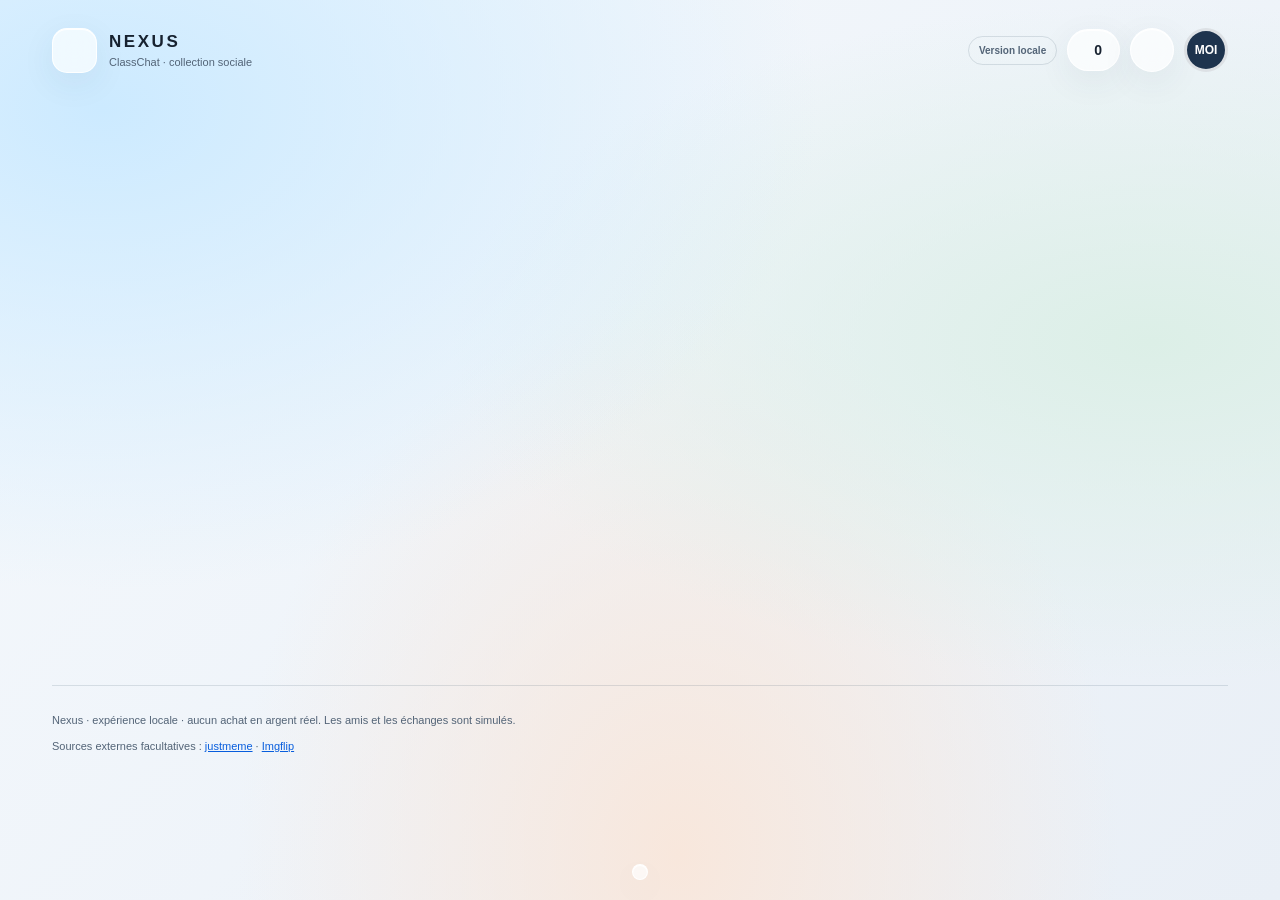
==== index.html @ fad0f784 "Rename file (28).html to index.html" ====
<!DOCTYPE html>
<html lang="fr">
<head>
  <meta charset="UTF-8">

  <meta
    name="viewport"
    content="width=device-width, initial-scale=1, viewport-fit=cover"
  >

  <meta name="theme-color" content="#edf3f8">

  <meta
    name="description"
    content="Nexus : crée, collectionne et échange les cartes de ton univers."
  >

  <meta name="referrer" content="no-referrer">

  <title>Nexus — Votre univers en cartes</title>

  <link rel="stylesheet" href="./style.css">
  <script src="./app.js" defer></script>
</head>

<body>
  <a class="skip-link" href="#app">Aller au contenu</a>

  <div class="shell">
    <header class="topbar">
      <button
        class="brand"
        type="button"
        data-view="boosters"
        aria-label="Nexus, accueil"
      >
        <span class="brand-mark glass" id="brandIcon"></span>

        <span class="brand-copy">
          <span class="brand-name">NEXUS</span>
          <span class="brand-sub">ClassChat · collection sociale</span>
        </span>
      </button>

      <div class="top-actions">
        <span class="local-badge">Version locale</span>

        <div class="wallet glass" aria-label="Solde en jetons virtuels">
          <span id="coinIcon" aria-hidden="true"></span>
          <span id="balance">0</span>
        </div>

        <button
          class="icon-btn glass contrast-button"
          id="contrastButton"
          type="button"
          data-action="contrast"
          aria-label="Réduire la transparence"
          aria-pressed="false"
        ></button>

        <button
          class="avatar"
          id="profileButton"
          type="button"
          data-view="profile"
          aria-label="Ouvrir mon profil"
        >MOI</button>
      </div>
    </header>

    <p class="storage-warning" id="storageWarning" role="status" hidden></p>

    <main id="app" tabindex="-1"></main>

    <footer class="site-footer">
      <p>
        Nexus · expérience locale · aucun achat en argent réel.
        Les amis et les échanges sont simulés.
      </p>

      <p>
        Sources externes facultatives :
        <a
          href="https://justmeme.wtf"
          target="_blank"
          rel="noopener noreferrer"
        >justmeme</a>
        ·
        <a
          href="https://imgflip.com"
          target="_blank"
          rel="noopener noreferrer"
        >Imgflip</a>
      </p>
    </footer>
  </div>

  <div class="dock-wrap">
    <nav
      class="dock glass"
      id="navigation"
      aria-label="Navigation principale"
    ></nav>
  </div>

  <dialog id="modal" aria-labelledby="modalTitle"></dialog>

  <div
    class="toast"
    id="toast"
    role="status"
    aria-live="polite"
  ></div>

  <noscript>
    <div class="noscript-message">
      Active JavaScript pour utiliser Nexus.
    </div>
  </noscript>
</body>
</html>
---- style.css ----
/* =========================================================
   NEXUS — DESIGN SYSTEM
   ========================================================= */

:root {
  color-scheme: light;

  --bg: #edf3f8;
  --ink: #172230;
  --muted: #536477;
  --blue: #075ddd;
  --blue-soft: #e7f0ff;
  --line: rgba(30, 53, 81, .13);

  --glass: rgba(255, 255, 255, .70);
  --paper: rgba(255, 255, 255, .90);

  --radius: 28px;
  --shadow: 0 16px 50px rgba(38, 61, 89, .08);

  --font: -apple-system, BlinkMacSystemFont, "Segoe UI", sans-serif;
}

* {
  box-sizing: border-box;
}

html {
  scroll-padding-bottom: 120px;
}

body {
  margin: 0;
  min-width: 320px;
  color: var(--ink);
  background: var(--bg);
  font-family: var(--font);
  -webkit-font-smoothing: antialiased;
}

body::before {
  content: "";
  position: fixed;
  inset: 0;
  z-index: -1;
  background:
    radial-gradient(ellipse at 8% 12%, #cceaff, transparent 43%),
    radial-gradient(ellipse at 90% 38%, #dcefe7, transparent 43%),
    radial-gradient(ellipse at 53% 95%, #f8e7dc, transparent 46%),
    linear-gradient(135deg, #f5f9fd, #e9eff6);
}

button,
input,
select,
textarea {
  font: inherit;
}

button {
  cursor: pointer;
  -webkit-tap-highlight-color: transparent;
}

button:disabled {
  cursor: not-allowed;
  opacity: .48;
}

button,
input,
select,
textarea,
a {
  outline-offset: 5px;
}

:focus-visible {
  outline: 3px solid var(--blue);
}

a {
  color: var(--blue);
}

h1,
h2,
h3,
p {
  margin-top: 0;
}

h1,
h2,
h3 {
  letter-spacing: -.045em;
}

h2 {
  font-size: 27px;
}

h3 {
  font-size: 20px;
}

svg {
  flex-shrink: 0;
  vertical-align: middle;
}

[hidden] {
  display: none !important;
}

.glass {
  background: var(--glass);
  border: 1px solid rgba(255, 255, 255, .94);
  box-shadow:
    inset 0 1px 0 rgba(255, 255, 255, .98),
    0 10px 35px rgba(41, 65, 92, .07);
  -webkit-backdrop-filter: blur(25px) saturate(150%);
  backdrop-filter: blur(25px) saturate(150%);
}

body.solid .glass {
  background: #f9fbfe;
  -webkit-backdrop-filter: none;
  backdrop-filter: none;
}

@supports not (backdrop-filter: blur(1px)) {
  .glass {
    background: #f6f9fd;
  }
}

/* =========================================================
   APPLICATION SHELL
   ========================================================= */

.shell {
  max-width: 1240px;
  margin: auto;
  padding: 0 32px;
}

.topbar {
  min-height: 100px;
  display: flex;
  align-items: center;
  justify-content: space-between;
  gap: 16px;
}

.brand {
  display: flex;
  align-items: center;
  gap: 12px;
  padding: 0;
  border: 0;
  background: none;
  color: inherit;
  text-align: left;
}

.brand-mark {
  width: 45px;
  height: 45px;
  display: grid;
  place-items: center;
  border-radius: 15px;
  color: var(--blue);
}

.brand-copy {
  display: grid;
  gap: 4px;
}

.brand-name {
  font-size: 17px;
  font-weight: 850;
  letter-spacing: .15em;
}

.brand-sub {
  font-size: 11px;
  color: var(--muted);
}

.top-actions {
  display: flex;
  align-items: center;
  gap: 10px;
}

.local-badge {
  padding: 8px 10px;
  border-radius: 20px;
  font-size: 10px;
  font-weight: 750;
  color: var(--muted);
  border: 1px solid var(--line);
}

.wallet {
  display: flex;
  align-items: center;
  gap: 9px;
  padding: 12px 17px;
  border-radius: 50px;
  font-size: 14px;
  font-weight: 800;
}

.wallet svg {
  color: #9d690e;
}

.icon-btn,
.avatar {
  width: 44px;
  height: 44px;
  display: inline-flex;
  align-items: center;
  justify-content: center;
  border-radius: 50%;
}

.icon-btn {
  color: var(--ink);
}

.avatar {
  border: 3px solid #ffffffd9;
  background: #1e344e;
  color: white;
  font-size: 12px;
  font-weight: 800;
}

#app {
  min-height: 65vh;
  padding: 20px 0 40px;
  outline: none;
}

.page {
  animation: enter .3s ease both;
}

.page-title {
  margin: 14px 0;
  font-size: clamp(36px, 5vw, 56px);
  line-height: 1.05;
}

.eyebrow {
  display: inline-flex;
  align-items: center;
  gap: 8px;
  color: var(--muted);
  font-size: 11px;
  font-weight: 800;
  letter-spacing: .11em;
  text-transform: uppercase;
}

.dot {
  width: 6px;
  height: 6px;
  border-radius: 50%;
  background: #298d6c;
}

.lead {
  max-width: 570px;
  color: var(--muted);
  font-size: 16px;
  line-height: 1.75;
}

.muted {
  color: var(--muted);
}

.help,
.microcopy {
  color: var(--muted);
  font-size: 12px;
  line-height: 1.7;
}

.help {
  margin: 8px 0 0;
}

.microcopy {
  margin-top: 16px;
}

.row {
  display: flex;
  align-items: center;
  gap: 12px;
}

.between {
  justify-content: space-between;
}

.wrap {
  flex-wrap: wrap;
}

.spacer {
  margin-top: 26px;
}

.full {
  width: 100%;
}

.panel {
  padding: 27px;
  border: 1px solid #ffffffdf;
  border-radius: var(--radius);
  background: var(--paper);
  box-shadow: var(--shadow);
}

.two-col {
  display: grid;
  grid-template-columns: 1fr 1fr;
  align-items: start;
  gap: 26px;
}

.notice {
  padding: 16px 18px;
  border: 1px solid #ffffffdc;
  border-radius: 20px;
  background: #ffffffa6;
  color: var(--muted);
  font-size: 13px;
  line-height: 1.7;
}

.empty {
  padding: 48px 24px;
  border-radius: var(--radius);
  background: #ffffffa3;
  color: var(--muted);
  text-align: center;
  line-height: 1.7;
}

/* =========================================================
   BUTTONS AND FORMS
   ========================================================= */

.btn {
  min-height: 48px;
  display: inline-flex;
  align-items: center;
  justify-content: center;
  gap: 9px;
  padding: 12px 20px;
  border: 1px solid transparent;
  border-radius: 50px;
  font-size: 13px;
  font-weight: 750;
  text-decoration: none;
  transition: transform .2s, box-shadow .2s;
}

.btn:hover:not(:disabled) {
  transform: translateY(-2px);
}

.btn:active:not(:disabled) {
  transform: scale(.98);
}

.primary {
  color: white;
  background: var(--blue);
  box-shadow:
    0 7px 18px #075ddd26,
    inset 0 1px 0 #ffffff40;
}

.secondary {
  color: var(--ink);
  background: #ffffffbd;
  border-color: var(--line);
}

.selected {
  color: var(--blue);
  background: var(--blue-soft);
  border-color: #b5cff5;
}

.text-btn {
  min-height: 44px;
  padding: 8px;
  border: 0;
  background: none;
  color: var(--blue);
  font-size: 13px;
  font-weight: 750;
}

.tag {
  display: inline-flex;
  align-items: center;
  gap: 6px;
  padding: 7px 11px;
  border: 1px solid white;
  border-radius: 30px;
  background: #ffffffbf;
  font-size: 11px;
  font-weight: 750;
}

label {
  display: block;
  margin-bottom: 8px;
  font-size: 13px;
  font-weight: 750;
}

input,
select,
textarea {
  width: 100%;
  min-height: 48px;
  padding: 12px 14px;
  border: 1px solid var(--line);
  border-radius: 15px;
  background: #f5f8fc;
  color: var(--ink);
}

textarea {
  min-height: 90px;
  resize: vertical;
}

input[type="file"] {
  font-size: 12px;
}

input[type="checkbox"] {
  width: 18px;
  height: 18px;
  min-height: 0;
  accent-color: var(--blue);
}

.field {
  margin-bottom: 20px;
}

.check {
  display: flex;
  align-items: flex-start;
  gap: 10px;
  font-weight: 500;
  line-height: 1.7;
}

.check input {
  flex-shrink: 0;
  margin-top: 4px;
}

.toolbar {
  display: flex;
  align-items: center;
  justify-content: space-between;
  flex-wrap: wrap;
  gap: 15px;
  margin: 25px 0;
}

.filters {
  display: flex;
  flex-wrap: wrap;
  gap: 7px;
}

.chip {
  min-height: 42px;
  padding: 10px 14px;
  border: 1px solid var(--line);
  border-radius: 30px;
  background: #ffffffa6;
  color: var(--ink);
  font-size: 12px;
  font-weight: 750;
}

.chip.active {
  border-color: var(--ink);
  background: var(--ink);
  color: white;
}

.search {
  width: 240px;
}

/* =========================================================
   BOOSTER HERO
   ========================================================= */

.hero {
  min-height: 470px;
  display: grid;
  grid-template-columns: 1.1fr .9fr;
  align-items: center;
  gap: 24px;
}

.hero h1 {
  margin: 22px 0;
  font-size: clamp(46px, 6vw, 78px);
  font-weight: 800;
  line-height: 1.015;
}

.hero h1 em {
  color: var(--blue);
  font-style: normal;
}

.hero-actions {
  display: flex;
  align-items: center;
  flex-wrap: wrap;
  gap: 12px;
}

.pack-stage {
  position: relative;
  min-height: 430px;
  display: grid;
  place-items: center;
}

.orbit {
  position: absolute;
  width: 340px;
  height: 340px;
  border: 1px solid #ffffffd9;
  border-radius: 50%;
  background: radial-gradient(circle, #ffffffa6, #ffffff00 70%);
  box-shadow: 0 0 85px #c9e7ff70;
}

.orbit::after {
  content: "";
  position: absolute;
  inset: 26px;
  border: 1px solid #ffffffb3;
  border-radius: 50%;
}

.pack {
  position: relative;
  width: 230px;
  height: 330px;
  overflow: hidden;
  padding: 24px;
  border: 1px solid #ffffffdf;
  border-radius: 16px;
  background:
    linear-gradient(130deg, #ffffffbd, transparent 40%, #ffffff80),
    linear-gradient(150deg, #e0f5fc, #a6dce6 39%, #d4e4fc 67%, #f6dfe7);
  color: #123149;
  box-shadow:
    15px 30px 50px #375b8130,
    inset 0 0 0 5px #ffffff45;
  text-align: left;
  transform: rotate(8deg);
  transition: transform .4s;
}

.pack:hover:not(:disabled) {
  transform: rotate(0) translateY(-8px);
}

.pack::before,
.pack::after {
  content: "";
  position: absolute;
  right: 0;
  left: 0;
  height: 13px;
  background:
    repeating-linear-gradient(
      90deg,
      #ffffff65 0 2px,
      #6c9ca525 2px 4px
    );
}

.pack::before {
  top: 0;
}

.pack::after {
  bottom: 0;
}

.pack-brand {
  position: relative;
  z-index: 1;
  font-size: 13px;
  font-weight: 850;
  letter-spacing: .22em;
}

.pack-orb {
  position: absolute;
  top: 84px;
  left: 35px;
  width: 160px;
  height: 160px;
  border-radius: 50%;
  background:
    radial-gradient(circle at 28% 20%, white, #ffffff00 43%),
    conic-gradient(
      from 30deg,
      #e9fffc,
      #5badd4,
      #cab1f0,
      #f7ddcb,
      #b3e5db,
      #e9fffc
    );
  box-shadow:
    inset -15px -15px 30px #34558b48,
    0 20px 24px #46688020;
}

.pack-orb::after {
  content: "";
  position: absolute;
  inset: 31px -20px;
  border: 2px solid #ffffffab;
  border-radius: 50%;
  transform: rotate(-27deg);
}

.pack-label {
  position: absolute;
  bottom: 29px;
  font-size: 10px;
  font-weight: 800;
  letter-spacing: .14em;
  line-height: 1.8;
}

.float-label {
  position: absolute;
  z-index: 2;
  padding: 11px 15px;
  border-radius: 40px;
  font-size: 12px;
  font-weight: 750;
}

.float-one {
  top: 55px;
  left: 0;
  transform: rotate(-5deg);
}

.float-two {
  right: 0;
  bottom: 38px;
  transform: rotate(5deg);
}

.section-head {
  display: flex;
  align-items: flex-end;
  justify-content: space-between;
  gap: 16px;
  margin: 35px 0 20px;
}

.section-head h2 {
  margin-bottom: 7px;
}

.section-head p {
  margin-bottom: 0;
  font-size: 13px;
}

/* =========================================================
   COLLECTIBLE CARDS
   ========================================================= */

.card-grid {
  display: grid;
  grid-template-columns: repeat(5, minmax(0, 1fr));
  gap: 18px;
}

.card-button {
  position: relative;
  display: block;
  width: 100%;
  padding: 0;
  border: 0;
  border-radius: 20px;
  background: none;
  color: inherit;
  text-align: left;
}

.tcg {
  position: relative;
  isolation: isolate;
  display: flex;
  flex-direction: column;
  width: 100%;
  aspect-ratio: .70;
  overflow: hidden;
  padding: 8px;
  border: 1px solid #ffffffdf;
  border-radius: 20px;
  background: linear-gradient(135deg, white, #d3dfeb 50%, #faffff);
  box-shadow: 0 10px 22px #29486714;
  transition: transform .3s, box-shadow .3s;
}

.card-button:hover .tcg {
  transform: translateY(-6px);
  box-shadow: 0 16px 30px #29486725;
}

.tcg.rare {
  background: linear-gradient(125deg, #fbffff, #b4e4f2, #c9bbf5, #ecfbff);
}

.tcg.mythique {
  background:
    conic-gradient(
      from 40deg,
      #fff1cc,
      #f5c9c6,
      #ddd3fa,
      #c8eff1,
      #fff1cc
    );
}

.card-top {
  display: flex;
  align-items: center;
  justify-content: space-between;
  padding: 5px 5px 9px;
  color: #314251;
  font-size: 8px;
  font-weight: 850;
  letter-spacing: .13em;
}

.art {
  position: relative;
  display: block;
  flex: 1;
  min-height: 0;
  overflow: hidden;
  border-radius: 12px;
}

.art svg,
.art img {
  display: block;
  width: 100%;
  height: 100%;
  object-fit: cover;
}

.art img.remote-image {
  object-fit: contain;
  background: #f1f5fa;
}

.art::after {
  content: "";
  position: absolute;
  inset: 0;
  pointer-events: none;
  background:
    linear-gradient(
      125deg,
      #ffffff26,
      transparent 36%,
      transparent 60%,
      #ffffff2e
    );
}

.remote-lock {
  position: absolute;
  z-index: 1;
  right: 5px;
  bottom: 5px;
  left: 5px;
  padding: 5px;
  border-radius: 8px;
  background: #ffffffed;
  color: #34465d;
  font-size: 8px;
  text-align: center;
}

.card-bottom {
  display: grid;
  gap: 7px;
  padding: 11px 6px 7px;
}

.card-name {
  overflow-wrap: anywhere;
  font-size: 13px;
  font-weight: 800;
  letter-spacing: -.035em;
}

.card-author {
  color: #4c5d6e;
  font-size: 9px;
}

.rarity-line {
  display: flex;
  align-items: center;
  justify-content: space-between;
  gap: 4px;
}

.rarity {
  color: #3b4e62;
  font-size: 8px;
  font-weight: 850;
  letter-spacing: .1em;
  text-transform: uppercase;
}

.rarity-symbol {
  color: #52667b;
  font-size: 10px;
  letter-spacing: 2px;
}

.count {
  position: absolute;
  z-index: 3;
  top: -7px;
  right: -5px;
  min-width: 28px;
  height: 28px;
  display: grid;
  place-items: center;
  padding: 0 4px;
  border: 2px solid var(--bg);
  border-radius: 20px;
  background: var(--ink);
  color: white;
  font-size: 10px;
  font-weight: 750;
}

.wish-marker {
  position: absolute;
  z-index: 3;
  top: 11px;
  left: 11px;
  width: 28px;
  height: 28px;
  display: grid;
  place-items: center;
  border-radius: 50%;
  background: #fffffff2;
  color: #a3295c;
  box-shadow: 0 3px 10px #17223014;
}

.wish-marker svg {
  width: 15px;
  height: 15px;
}

/* =========================================================
   COLLECTION, STUDIO, SHOP AND TRADES
   ========================================================= */

.stats {
  display: flex;
  flex-wrap: wrap;
  gap: 13px;
  margin: 25px 0;
}

.stat {
  min-width: 140px;
  padding: 17px 21px;
  border-radius: 22px;
}

.stat strong {
  display: block;
  margin-bottom: 5px;
  font-size: 26px;
  letter-spacing: -.04em;
}

.stat small {
  color: var(--muted);
  font-size: 11px;
}

.preview-panel {
  position: sticky;
  top: 25px;
  padding: 34px;
  text-align: center;
}

.preview-card {
  max-width: 260px;
  margin: 25px auto;
  transform: rotate(4deg);
}

.preview-card .card-name {
  font-size: 19px;
}

.preview-card .card-author {
  font-size: 11px;
}

.studio-connect {
  padding: 18px;
  margin-bottom: 24px;
  border: 1px solid #dce8f4;
  border-radius: 22px;
  background:
    radial-gradient(circle at 100% 0%, #d8eaff, transparent 70%),
    #f0f6fc;
}

.studio-connect strong {
  display: block;
  margin-bottom: 8px;
}

.shop-grid {
  display: grid;
  grid-template-columns: repeat(4, minmax(0, 1fr));
  gap: 20px;
}

.shop-item {
  min-width: 0;
  padding: 15px;
  border: 1px solid white;
  border-radius: 26px;
  background: #ffffffa6;
}

.shop-item > .btn {
  margin-top: 15px;
  padding: 10px;
  font-size: 12px;
}

.shop-item > .help {
  text-align: center;
}

.trade-preview {
  max-width: 190px;
  margin: 22px auto 0;
}

/* =========================================================
   PROFILE
   ========================================================= */

.profile-head {
  display: flex;
  align-items: center;
  gap: 20px;
  padding: 27px;
  border: 1px solid white;
  border-radius: 28px;
  background:
    radial-gradient(circle at 95% 0%, #d5e9ff, transparent 55%),
    #ffffffc9;
}

.profile-avatar {
  flex-shrink: 0;
  width: 76px;
  height: 76px;
  display: grid;
  place-items: center;
  border-radius: 25px;
  background: linear-gradient(135deg, #243b59, #075ddd);
  color: white;
  font-size: 24px;
  font-weight: 800;
}

.profile-head h1 {
  margin: 0 0 8px;
  overflow-wrap: anywhere;
  font-size: 34px;
}

.profile-head p {
  margin: 0;
}

.profile-tabs {
  margin: 23px 0;
}

.showcase {
  display: grid;
  grid-template-columns: repeat(3, minmax(0, 1fr));
  gap: 17px;
  max-width: 650px;
  margin-top: 20px;
}

.empty-slot {
  width: 100%;
  aspect-ratio: .7;
  display: flex;
  flex-direction: column;
  align-items: center;
  justify-content: center;
  gap: 12px;
  padding: 15px;
  border: 1px dashed #93a7bf;
  border-radius: 20px;
  background: #ffffff73;
  color: var(--muted);
  font-size: 12px;
  line-height: 1.6;
  text-align: center;
}

.showcase-item > .text-btn {
  width: 100%;
}

.friend-line {
  display: flex;
  align-items: center;
  gap: 13px;
  padding: 14px 0;
  border-bottom: 1px solid var(--line);
}

.friend-face {
  width: 42px;
  height: 42px;
  display: grid;
  place-items: center;
  border-radius: 50%;
  background: #e3edf9;
  font-weight: 800;
}

.friend-line strong {
  font-size: 14px;
}

.friend-line p {
  margin: 5px 0 0;
  color: var(--muted);
  font-size: 12px;
}

.wish-grid {
  display: grid;
  grid-template-columns: repeat(4, minmax(0, 1fr));
  gap: 20px;
}

.wish-item {
  min-width: 0;
}

.wish-item > .btn {
  margin-top: 14px;
  padding: 10px;
  font-size: 11px;
}

.wish-item > .text-btn {
  width: 100%;
}

.gift-row {
  display: flex;
  align-items: center;
  gap: 17px;
  padding: 17px 0;
  border-bottom: 1px solid var(--line);
}

.gift-art {
  flex: 0 0 56px;
  width: 56px;
  height: 76px;
}

.gift-copy {
  flex: 1;
  min-width: 0;
}

.gift-copy strong {
  display: block;
  margin-bottom: 5px;
  overflow-wrap: anywhere;
  font-size: 14px;
}

/* =========================================================
   REFERENCES
   ========================================================= */

.refs-search {
  display: flex;
  gap: 10px;
  margin: 24px 0 17px;
}

.refs-search input {
  flex: 1;
  min-width: 0;
}

.refs-status {
  min-height: 24px;
  margin: 20px 0;
}

.refs-grid {
  display: grid;
  grid-template-columns: repeat(4, minmax(0, 1fr));
  gap: 17px;
}

.ref-item {
  min-width: 0;
  overflow: hidden;
  border: 1px solid #dfe8f2;
  border-radius: 22px;
  background: white;
}

.ref-thumb {
  display: block;
  width: 100%;
  height: 160px;
  padding: 10px;
  object-fit: contain;
  background: #f2f5f9;
}

.ref-copy {
  padding: 15px;
}

.ref-copy h3 {
  min-height: 40px;
  margin: 0 0 12px;
  overflow-wrap: anywhere;
  font-size: 14px;
  line-height: 1.4;
  letter-spacing: -.02em;
}

.ref-copy .btn {
  padding: 10px;
  font-size: 12px;
}

.source-link {
  display: inline-flex;
  align-items: center;
  min-height: 36px;
  margin-top: 5px;
  font-size: 11px;
}

.pagination {
  display: flex;
  align-items: center;
  justify-content: space-between;
  gap: 12px;
  margin-top: 25px;
}

/* =========================================================
   FLOATING NAVIGATION
   ========================================================= */

.dock-wrap {
  position: fixed;
  z-index: 20;
  right: 0;
  bottom: max(20px, env(safe-area-inset-bottom));
  left: 0;
  display: flex;
  justify-content: center;
  padding: 0 10px;
  pointer-events: none;
}

.dock {
  display: flex;
  gap: 4px;
  padding: 7px;
  border-radius: 30px;
  pointer-events: auto;
}

.nav-item {
  min-height: 48px;
  display: flex;
  align-items: center;
  justify-content: center;
  gap: 8px;
  padding: 13px 18px;
  border: 0;
  border-radius: 24px;
  background: none;
  color: #495a6b;
  font-size: 12px;
  font-weight: 750;
}

.nav-item[aria-current="page"] {
  background: #ffffffed;
  color: var(--blue);
  box-shadow: 0 2px 9px #243c6410, inset 0 0 0 1px white;
}

/* =========================================================
   DIALOGS AND BOOSTER REVEAL
   ========================================================= */

dialog {
  width: min(900px, calc(100% - 28px));
  max-height: 90dvh;
  overflow: auto;
  padding: 29px;
  border: 1px solid #ffffffdf;
  border-radius: 30px;
  background: #f7fbfff7;
  color: var(--ink);
  box-shadow: 0 40px 140px #15294438;
}

dialog::backdrop {
  background: #172c4559;
  backdrop-filter: blur(9px);
}

.dialog-head {
  display: flex;
  align-items: flex-start;
  justify-content: space-between;
  gap: 16px;
  margin-bottom: 22px;
}

.dialog-head h2 {
  margin: 3px 0 0;
  font-size: 27px;
}

.close {
  width: 38px;
  height: 38px;
  display: grid;
  place-items: center;
  border: 0;
  border-radius: 50%;
  background: #e8eef5;
  color: var(--ink);
}

.detail-layout {
  display: grid;
  grid-template-columns: 260px 1fr;
  align-items: center;
  gap: 35px;
}

.detail-layout > .tcg .card-name {
  font-size: 18px;
}

.detail-actions {
  display: flex;
  flex-wrap: wrap;
  gap: 10px;
  margin-top: 24px;
}

.reveal-grid {
  display: grid;
  grid-template-columns: repeat(5, minmax(0, 1fr));
  gap: 12px;
  margin: 26px 0;
}

.flip {
  width: 100%;
  aspect-ratio: .7;
  padding: 0;
  border: 0;
  border-radius: 20px;
  background: none;
  perspective: 1000px;
}

.flip-inner {
  position: relative;
  display: block;
  width: 100%;
  height: 100%;
  transform-style: preserve-3d;
  transition: transform .65s cubic-bezier(.2, .7, .2, 1);
}

.flip.revealed .flip-inner {
  transform: rotateY(180deg);
}

.flip-back,
.flip-front {
  position: absolute;
  inset: 0;
  display: block;
  backface-visibility: hidden;
  -webkit-backface-visibility: hidden;
}

.flip-back {
  display: flex;
  flex-direction: column;
  align-items: center;
  justify-content: center;
  gap: 13px;
  border: 4px solid #ecf4ff;
  border-radius: 20px;
  background:
    radial-gradient(circle at 25% 15%, #8bdedb, transparent 65%),
    linear-gradient(135deg, #284f86, #192d58);
  color: #ffffffed;
  box-shadow: 0 8px 18px #172c451a;
}

.flip-back strong {
  font-size: 10px;
  letter-spacing: .14em;
}

.flip-back svg {
  width: 34px;
  height: 34px;
}

.flip-front {
  transform: rotateY(180deg);
}

.reveal-grid .card-name {
  font-size: 11px;
}

/* =========================================================
   FEEDBACK, FOOTER AND ACCESSIBILITY
   ========================================================= */

.toast {
  position: fixed;
  z-index: 100;
  top: 20px;
  left: 50%;
  width: max-content;
  max-width: calc(100% - 28px);
  padding: 14px 20px;
  border-radius: 20px;
  background: #182b40f5;
  color: white;
  box-shadow: 0 10px 40px #182b4030;
  font-size: 13px;
  line-height: 1.6;
  opacity: 0;
  pointer-events: none;
  transform: translate(-50%, -15px);
  transition: opacity .25s, transform .25s;
}

.toast.visible {
  opacity: 1;
  transform: translate(-50%, 0);
}

.storage-warning {
  padding: 15px;
  border: 1px solid #e9c885;
  border-radius: 16px;
  background: #fff6df;
  color: #725213;
  font-size: 12px;
  line-height: 1.7;
}

.site-footer {
  padding: 25px 0 125px;
  border-top: 1px solid var(--line);
  color: var(--muted);
  font-size: 11px;
  line-height: 1.8;
}

.site-footer p {
  margin-bottom: 6px;
}

.skip-link {
  position: fixed;
  z-index: 200;
  top: 10px;
  left: 10px;
  padding: 12px 18px;
  border-radius: 14px;
  background: white;
  transform: translateY(-150%);
}

.skip-link:focus {
  transform: translateY(0);
}

.noscript-message {
  position: fixed;
  inset: auto 15px 110px;
  padding: 20px;
  border-radius: 20px;
  background: white;
  text-align: center;
}

@keyframes enter {
  from {
    opacity: 0;
    transform: translateY(8px);
  }

  to {
    opacity: 1;
    transform: none;
  }
}

/* =========================================================
   RESPONSIVE
   ========================================================= */

@media (max-width: 1000px) {
  .card-grid,
  .refs-grid {
    grid-template-columns: repeat(4, minmax(0, 1fr));
  }

  .shop-grid {
    grid-template-columns: repeat(3, minmax(0, 1fr));
  }

  .local-badge {
    display: none;
  }
}

@media (max-width: 760px) {
  .shell {
    padding: 0 20px;
  }

  .topbar {
    min-height: 86px;
  }

  .brand-mark {
    width: 38px;
    height: 38px;
    border-radius: 13px;
  }

  .brand-name {
    font-size: 14px;
  }

  .brand-sub {
    font-size: 9px;
  }

  .wallet {
    padding: 11px 13px;
    font-size: 12px;
  }

  .top-actions {
    gap: 7px;
  }

  .contrast-button {
    display: none;
  }

  .hero {
    grid-template-columns: 1fr;
    gap: 0;
  }

  .hero-copy {
    text-align: center;
  }

  .hero h1 {
    font-size: clamp(44px, 10vw, 65px);
  }

  .hero .lead {
    margin-right: auto;
    margin-left: auto;
    font-size: 15px;
  }

  .hero-actions {
    justify-content: center;
  }

  .pack-stage {
    min-height: 340px;
    margin-top: 15px;
  }

  .pack {
    width: 190px;
    height: 276px;
  }

  .pack-orb {
    top: 68px;
    left: 28px;
    width: 134px;
    height: 134px;
  }

  .orbit {
    width: 275px;
    height: 275px;
  }

  .float-one {
    top: 30px;
    left: 8%;
  }

  .float-two {
    right: 5%;
    bottom: 18px;
  }

  .card-grid,
  .refs-grid {
    grid-template-columns: repeat(3, minmax(0, 1fr));
    gap: 13px;
  }

  .two-col {
    grid-template-columns: 1fr;
  }

  .panel {
    padding: 23px;
  }

  .preview-panel {
    position: static;
    order: -1;
    padding: 25px;
  }

  .preview-card {
    max-width: 180px;
    margin: 20px auto;
  }

  .shop-grid,
  .wish-grid {
    grid-template-columns: repeat(2, minmax(0, 1fr));
    gap: 15px;
  }

  .nav-item {
    min-width: 58px;
    flex-direction: column;
    gap: 5px;
    padding: 9px 14px;
    font-size: 10px;
  }

  .dock {
    gap: 0;
  }

  .detail-layout {
    grid-template-columns: 1fr;
    gap: 25px;
  }

  .detail-layout > .tcg {
    width: 240px;
    max-width: 100%;
    margin: auto;
  }

  .reveal-grid {
    grid-template-columns: repeat(3, minmax(0, 1fr));
  }

  dialog {
    padding: 23px;
  }

  .dialog-head h2 {
    font-size: 24px;
  }

  .showcase {
    gap: 11px;
  }

  .showcase .card-name {
    font-size: 11px;
  }
}

@media (max-width: 480px) {
  .shell {
    padding: 0 15px;
  }

  .brand {
    gap: 8px;
  }

  .brand-sub {
    display: none;
  }

  .hero h1 {
    font-size: 44px;
  }

  .card-grid,
  .refs-grid {
    grid-template-columns: repeat(2, minmax(0, 1fr));
    gap: 15px;
  }

  .nav-item {
    min-width: 53px;
    padding: 8px 10px;
  }

  .float-label {
    padding: 10px 12px;
    font-size: 10px;
  }

  .search {
    width: 100%;
  }

  .stat {
    min-width: 125px;
    padding: 16px;
  }

  .shop-item {
    padding: 10px;
  }

  .profile-head {
    gap: 14px;
    padding: 21px;
  }

  .profile-avatar {
    width: 57px;
    height: 57px;
    border-radius: 20px;
    font-size: 19px;
  }

  .profile-head h1 {
    font-size: 26px;
  }

  .showcase .tcg {
    padding: 5px;
    border-radius: 14px;
  }

  .showcase .card-top {
    font-size: 6px;
  }

  .showcase .card-bottom {
    padding: 8px 3px 4px;
  }

  .showcase .card-name {
    font-size: 10px;
  }

  .showcase .card-author,
  .showcase .rarity {
    font-size: 7px;
  }

  .showcase .rarity-symbol {
    font-size: 8px;
    letter-spacing: 0;
  }

  .empty-slot {
    padding: 8px;
    border-radius: 14px;
    font-size: 10px;
  }

  .refs-search {
    flex-wrap: wrap;
  }

  .refs-search input {
    flex-basis: 100%;
  }

  .refs-search .btn {
    width: 100%;
  }

  .ref-thumb {
    height: 130px;
  }
}

@media (prefers-contrast: more) {
  :root {
    --muted: #334558;
  }

  .glass,
  .panel,
  .notice,
  .profile-head,
  .empty-slot {
    border-color: #8b99aa;
    background: white;
  }
}

@media (prefers-reduced-motion: reduce) {
  *,
  *::before,
  *::after {
    animation: none !important;
    transition: none !important;
    scroll-behavior: auto !important;
  }

  .pack,
  .preview-card,
  .card-button:hover .tcg {
    transform: none;
  }
}
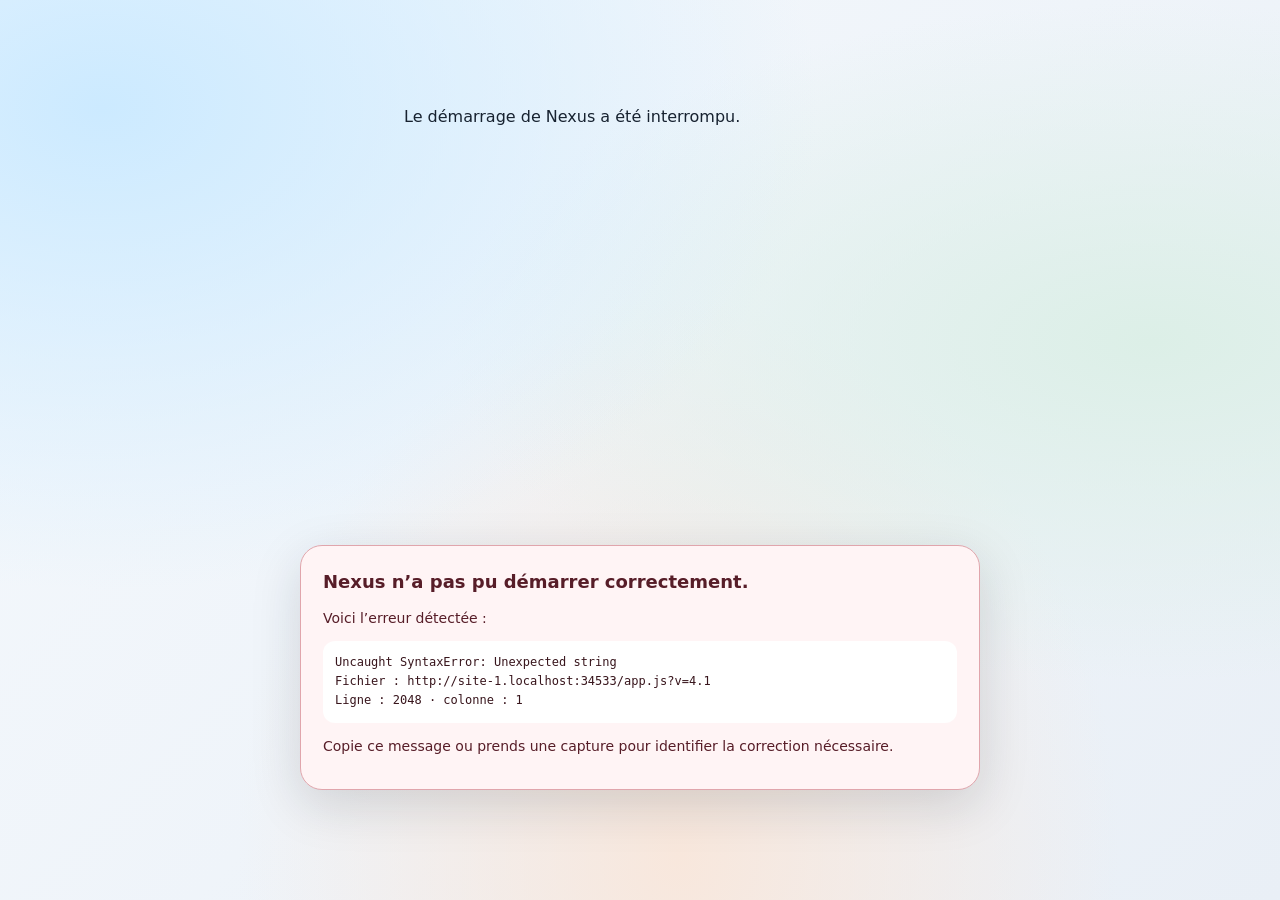
==== commit f5d6f6c9: "Revise meta tags and enhance diagnostics styling Updated meta description and title for clarity. Add" ====
--- a/index.html
+++ b/index.html
@@ -12,111 +12,235 @@
 
   <meta
     name="description"
-    content="Nexus : crée, collectionne et échange les cartes de ton univers."
+    content="Nexus : crée, collectionne et échange les cartes de ton groupe."
   >
 
-  <meta name="referrer" content="no-referrer">
-
-  <title>Nexus — Votre univers en cartes</title>
-
-  <link rel="stylesheet" href="./style.css">
-  <script src="./app.js" defer></script>
+  <title>Nexus — Collectionne votre univers.</title>
+
+  <link rel="stylesheet" href="./style.css?v=4.1">
+
+  <!--
+    Le diagnostic reste indépendant du CSS principal
+    et du code de l'application.
+  -->
+  <style>
+    #nexus-loading {
+      max-width: 520px;
+      margin: 60px auto;
+      padding: 24px;
+      color: #172230;
+      font: 16px/1.6 system-ui, sans-serif;
+    }
+
+    #nexus-diagnostics {
+      position: fixed;
+      z-index: 10000;
+      right: 16px;
+      bottom: 110px;
+      left: 16px;
+
+      box-sizing: border-box;
+      max-width: 680px;
+      max-height: 50vh;
+      margin: 0 auto;
+      padding: 22px;
+      overflow: auto;
+
+      border: 1px solid #e0a5ac;
+      border-radius: 22px;
+
+      color: #571d28;
+      background: #fff4f5;
+      box-shadow: 0 15px 50px #17223026;
+
+      font: 14px/1.6 system-ui, sans-serif;
+    }
+
+    #nexus-diagnostics[hidden] {
+      display: none !important;
+    }
+
+    #nexus-diagnostics h2 {
+      margin: 0 0 10px;
+      font-size: 18px;
+      letter-spacing: normal;
+    }
+
+    #nexus-diagnostics p {
+      margin: 10px 0;
+    }
+
+    #nexus-error-details {
+      padding: 12px;
+      border-radius: 12px;
+      color: #38151c;
+      background: #ffffff;
+
+      white-space: pre-wrap;
+      overflow-wrap: anywhere;
+
+      font: 12px/1.6 ui-monospace, monospace;
+    }
+
+    .nexus-noscript {
+      margin: 24px;
+      padding: 20px;
+      color: #571d28;
+      background: #fff4f5;
+      font: 16px/1.6 system-ui, sans-serif;
+    }
+  </style>
+
+  <!--
+    Installer le diagnostic AVANT de charger app.js.
+    Aucun effacement de la sauvegarde locale.
+  -->
+  <script>
+    (function () {
+      "use strict";
+
+      var firstError = "";
+
+      function displayError(message) {
+        if (!firstError) {
+          firstError = String(message || "Erreur inconnue.");
+        }
+
+        var panel = document.getElementById("nexus-diagnostics");
+        var details = document.getElementById("nexus-error-details");
+        var loading = document.getElementById("nexus-loading");
+
+        if (!panel || !details) return;
+
+        details.textContent = firstError;
+        panel.hidden = false;
+
+        if (loading) {
+          loading.textContent =
+            "Le démarrage de Nexus a été interrompu.";
+        }
+      }
+
+      window.addEventListener("error", function (event) {
+        var target = event.target;
+
+        // Le navigateur n'a pas pu charger le fichier.
+        if (target && target.id === "nexus-app-script") {
+          displayError(
+            "Impossible de charger app.js.\n\n" +
+            "Vérifie que le fichier s'appelle exactement app.js " +
+            "et se trouve dans le même dossier que index.html."
+          );
+
+          return;
+        }
+
+        // Erreur de syntaxe ou erreur pendant l'exécution.
+        if (typeof event.message === "string" && event.message) {
+          var position = "";
+
+          if (event.filename) {
+            position += "\nFichier : " + event.filename;
+          }
+
+          if (event.lineno) {
+            position += "\nLigne : " + event.lineno;
+          }
+
+          if (event.colno) {
+            position += " · colonne : " + event.colno;
+          }
+
+          displayError(event.message + position);
+        }
+      }, true);
+
+      window.addEventListener("unhandledrejection", function (event) {
+        var reason = event.reason;
+
+        var message = reason && reason.message
+          ? reason.message
+          : String(reason || "Erreur asynchrone inconnue.");
+
+        displayError("Erreur asynchrone : " + message);
+      });
+
+      document.addEventListener("DOMContentLoaded", function () {
+        if (firstError) {
+          displayError(firstError);
+          return;
+        }
+
+        var content = document.getElementById("content");
+        var navigation = document.getElementById("navigation");
+
+        var contentReady =
+          content && content.querySelector(".page");
+
+        var navigationReady =
+          navigation && navigation.querySelector("[data-view]");
+
+        if (!contentReady || !navigationReady) {
+          displayError(
+            "Le démarrage attendu n'a pas été détecté.\n\n" +
+            "Vérifie que app.js contient la dernière version complète, " +
+            "sans balises <script>, sans balises HTML " +
+            "et sans les marqueurs de bloc de code ```.\n\n" +
+            "Ne charge pas les anciens scripts V1, V2 ou V3 " +
+            "en parallèle."
+          );
+        }
+      });
+    })();
+  </script>
+
+  <!-- Une seule application, chargée une seule fois. -->
+  <script
+    id="nexus-app-script"
+    src="./app.js?v=4.1"
+    defer
+  ></script>
 </head>
 
 <body>
-  <a class="skip-link" href="#app">Aller au contenu</a>
-
-  <div class="shell">
-    <header class="topbar">
-      <button
-        class="brand"
-        type="button"
-        data-view="boosters"
-        aria-label="Nexus, accueil"
-      >
-        <span class="brand-mark glass" id="brandIcon"></span>
-
-        <span class="brand-copy">
-          <span class="brand-name">NEXUS</span>
-          <span class="brand-sub">ClassChat · collection sociale</span>
-        </span>
-      </button>
-
-      <div class="top-actions">
-        <span class="local-badge">Version locale</span>
-
-        <div class="wallet glass" aria-label="Solde en jetons virtuels">
-          <span id="coinIcon" aria-hidden="true"></span>
-          <span id="balance">0</span>
-        </div>
-
-        <button
-          class="icon-btn glass contrast-button"
-          id="contrastButton"
-          type="button"
-          data-action="contrast"
-          aria-label="Réduire la transparence"
-          aria-pressed="false"
-        ></button>
-
-        <button
-          class="avatar"
-          id="profileButton"
-          type="button"
-          data-view="profile"
-          aria-label="Ouvrir mon profil"
-        >MOI</button>
-      </div>
-    </header>
-
-    <p class="storage-warning" id="storageWarning" role="status" hidden></p>
-
-    <main id="app" tabindex="-1"></main>
-
-    <footer class="site-footer">
-      <p>
-        Nexus · expérience locale · aucun achat en argent réel.
-        Les amis et les échanges sont simulés.
-      </p>
-
-      <p>
-        Sources externes facultatives :
-        <a
-          href="https://justmeme.wtf"
-          target="_blank"
-          rel="noopener noreferrer"
-        >justmeme</a>
-        ·
-        <a
-          href="https://imgflip.com"
-          target="_blank"
-          rel="noopener noreferrer"
-        >Imgflip</a>
-      </p>
-    </footer>
+  <!-- Le dernier app.js construit l'interface dans cet élément. -->
+  <div id="app">
+    <p id="nexus-loading" role="status">
+      Chargement de Nexus…
+    </p>
   </div>
 
-  <div class="dock-wrap">
-    <nav
-      class="dock glass"
-      id="navigation"
-      aria-label="Navigation principale"
-    ></nav>
-  </div>
-
-  <dialog id="modal" aria-labelledby="modalTitle"></dialog>
-
-  <div
-    class="toast"
-    id="toast"
-    role="status"
-    aria-live="polite"
-  ></div>
+  <!--
+    Placé en dehors de #app :
+    il reste disponible si l'application remplace son contenu.
+  -->
+  <section
+    id="nexus-diagnostics"
+    role="alert"
+    aria-labelledby="nexus-error-title"
+    hidden
+  >
+    <h2 id="nexus-error-title">
+      Nexus n’a pas pu démarrer correctement.
+    </h2>
+
+    <p>
+      Voici l’erreur détectée :
+    </p>
+
+    <pre id="nexus-error-details"></pre>
+
+    <p>
+      Copie ce message ou prends une capture pour identifier
+      la correction nécessaire.
+    </p>
+  </section>
 
   <noscript>
-    <div class="noscript-message">
-      Active JavaScript pour utiliser Nexus.
-    </div>
+    <p class="nexus-noscript">
+      JavaScript doit être activé pour utiliser Nexus.
+    </p>
   </noscript>
 </body>
-</html>
+  </html>
+  
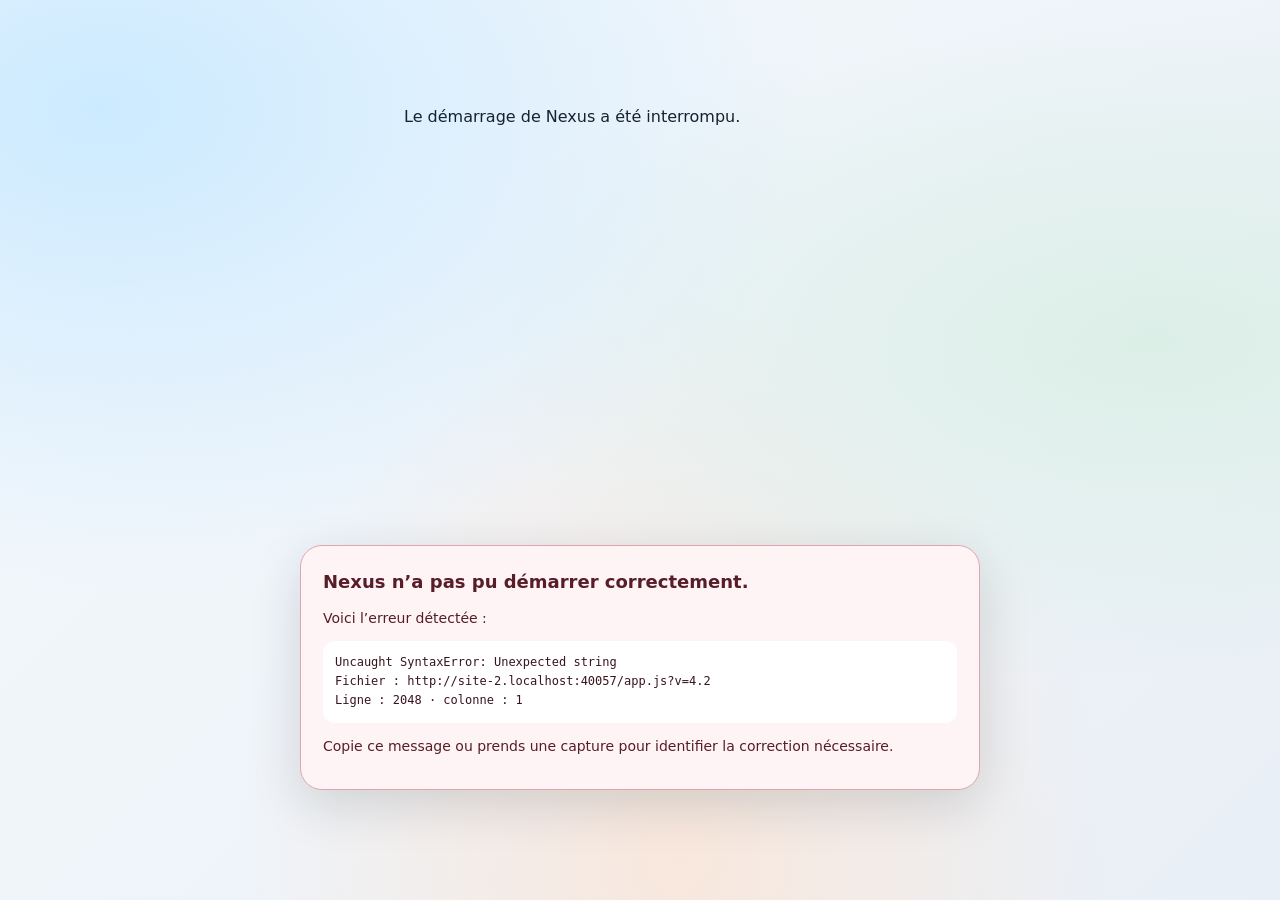
==== commit b108483e: "Update app.js version in index.html" ====
--- a/index.html
+++ b/index.html
@@ -197,7 +197,7 @@
   <!-- Une seule application, chargée une seule fois. -->
   <script
     id="nexus-app-script"
-    src="./app.js?v=4.1"
+    src="./app.js?v=4.2"
     defer
   ></script>
 </head>
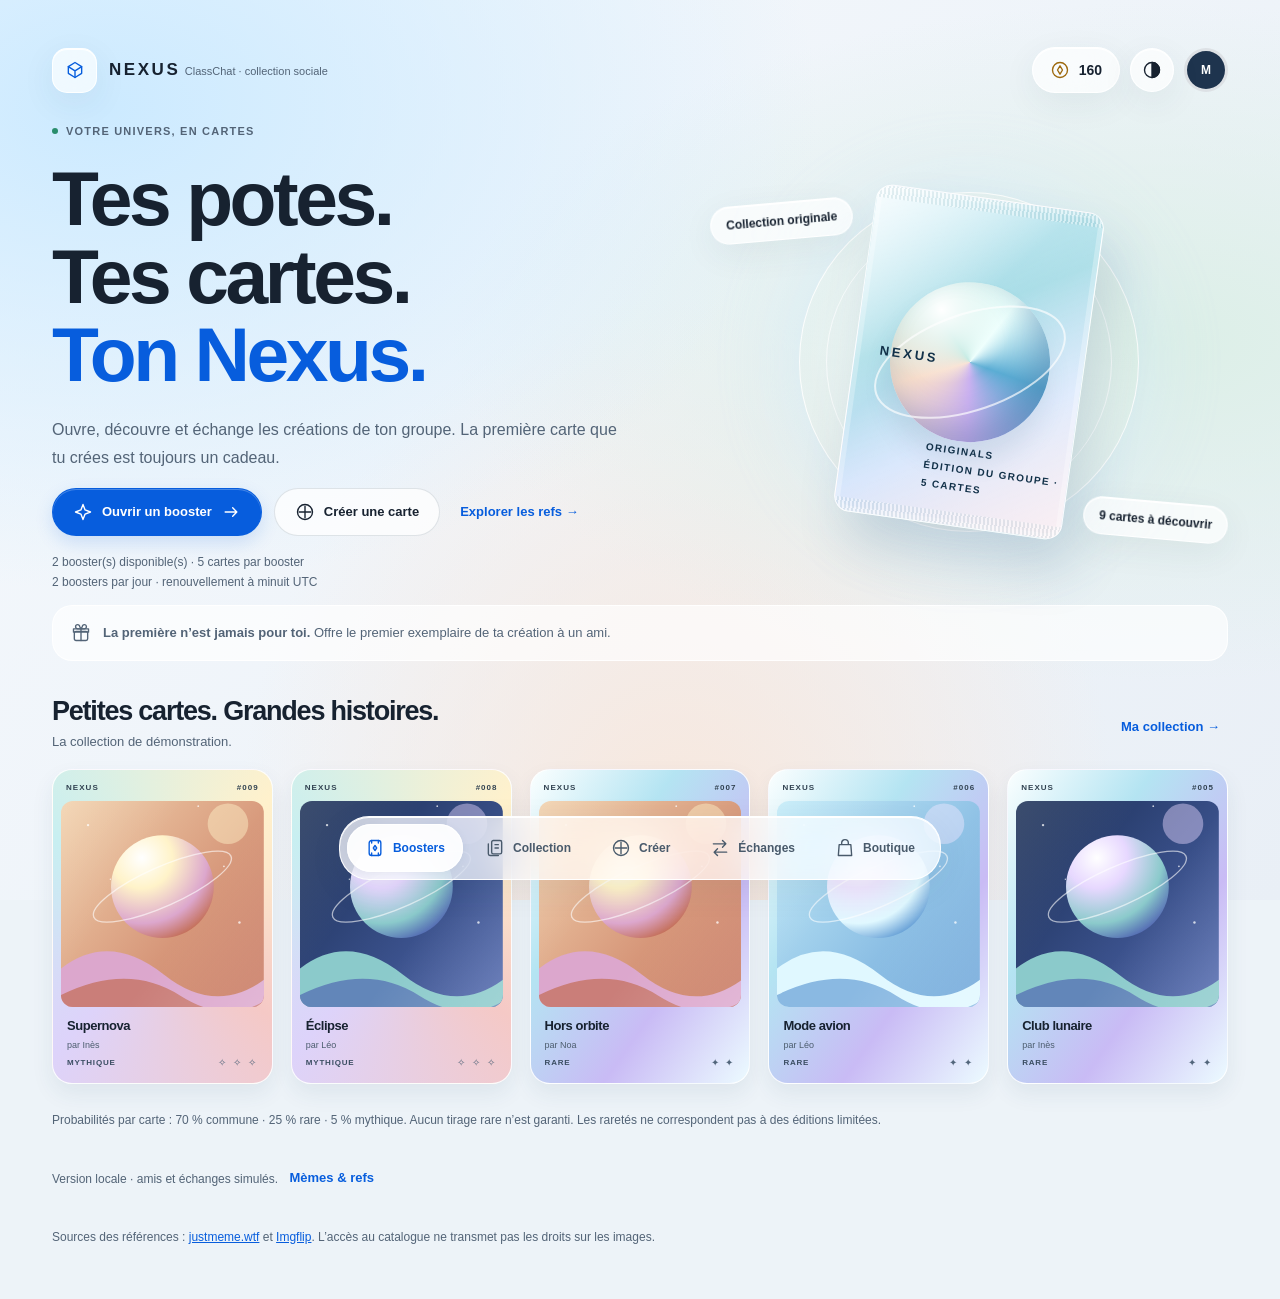
==== commit 4b25897f: "Update app.js version in index.html" ====
--- a/index.html
+++ b/index.html
@@ -197,7 +197,7 @@
   <!-- Une seule application, chargée une seule fois. -->
   <script
     id="nexus-app-script"
-    src="./app.js?v=4.2"
+    src="./app.js?v=4.3"
     defer
   ></script>
 </head>
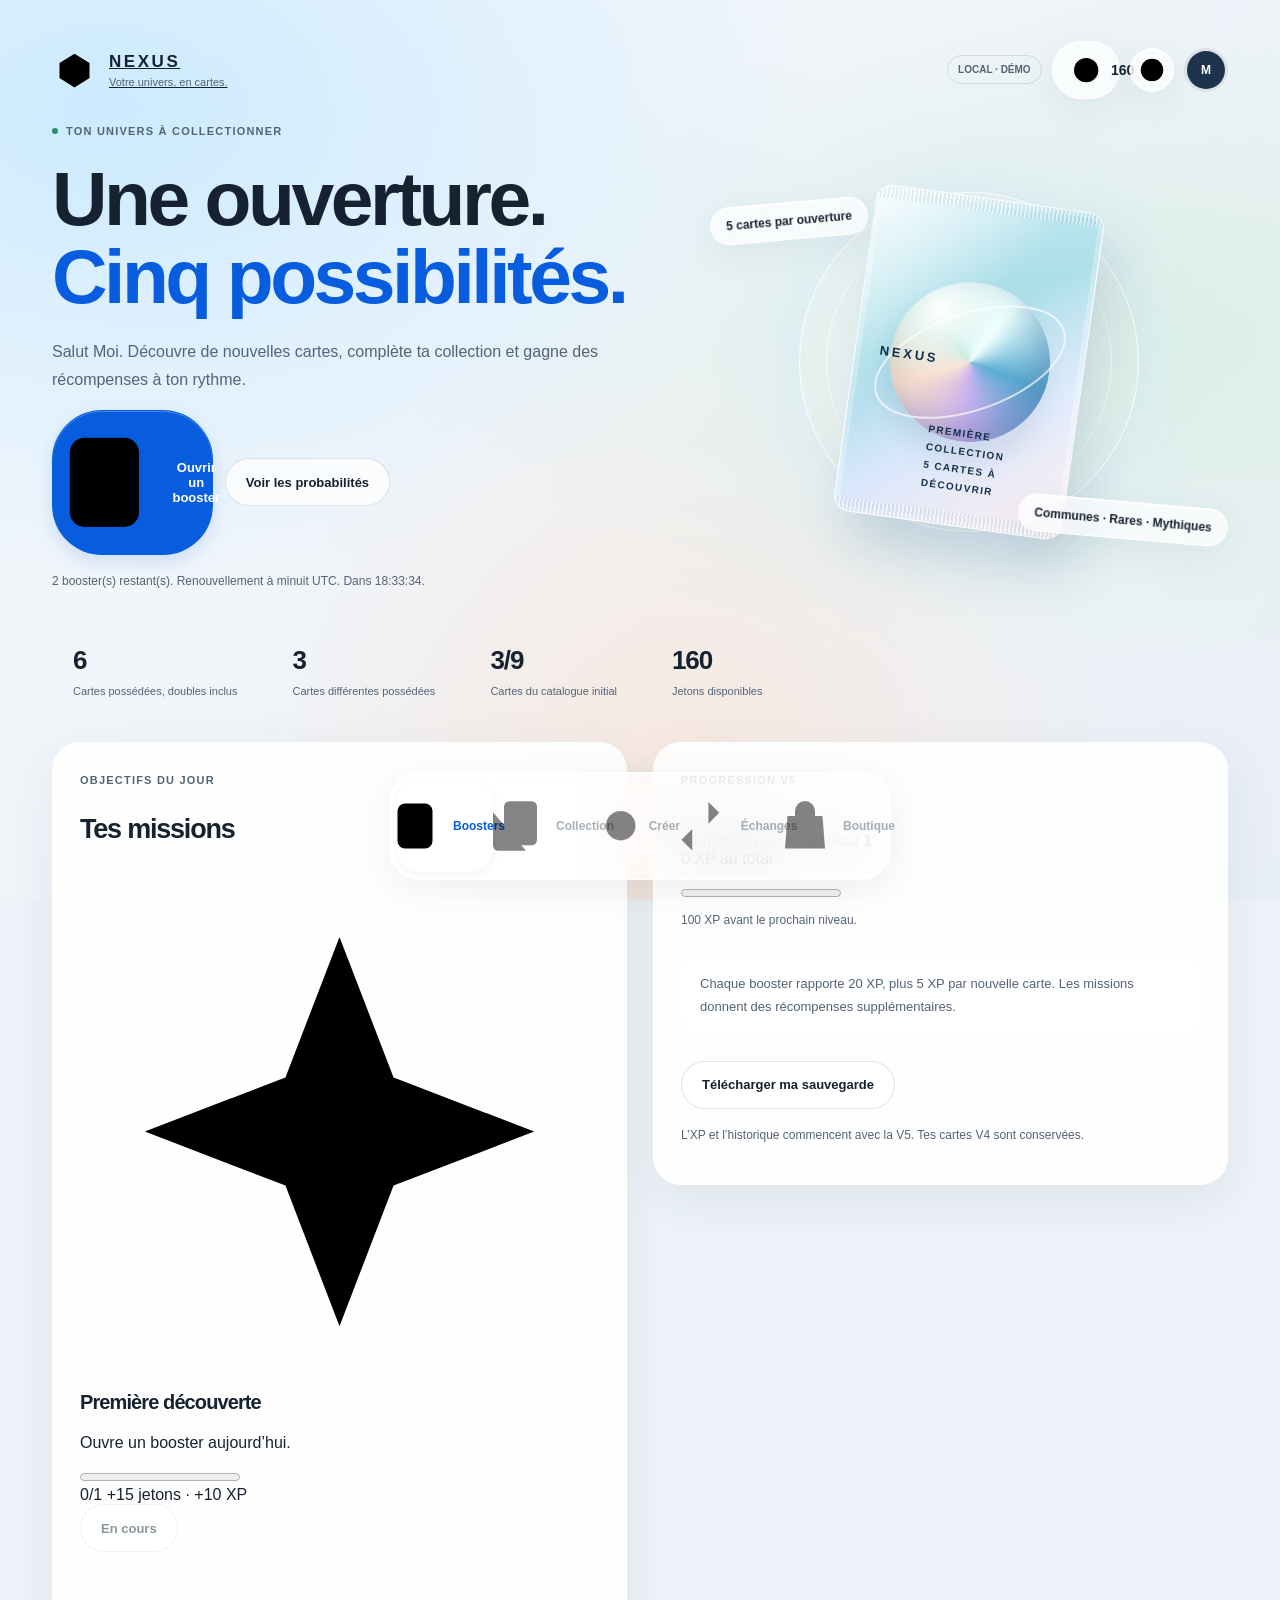
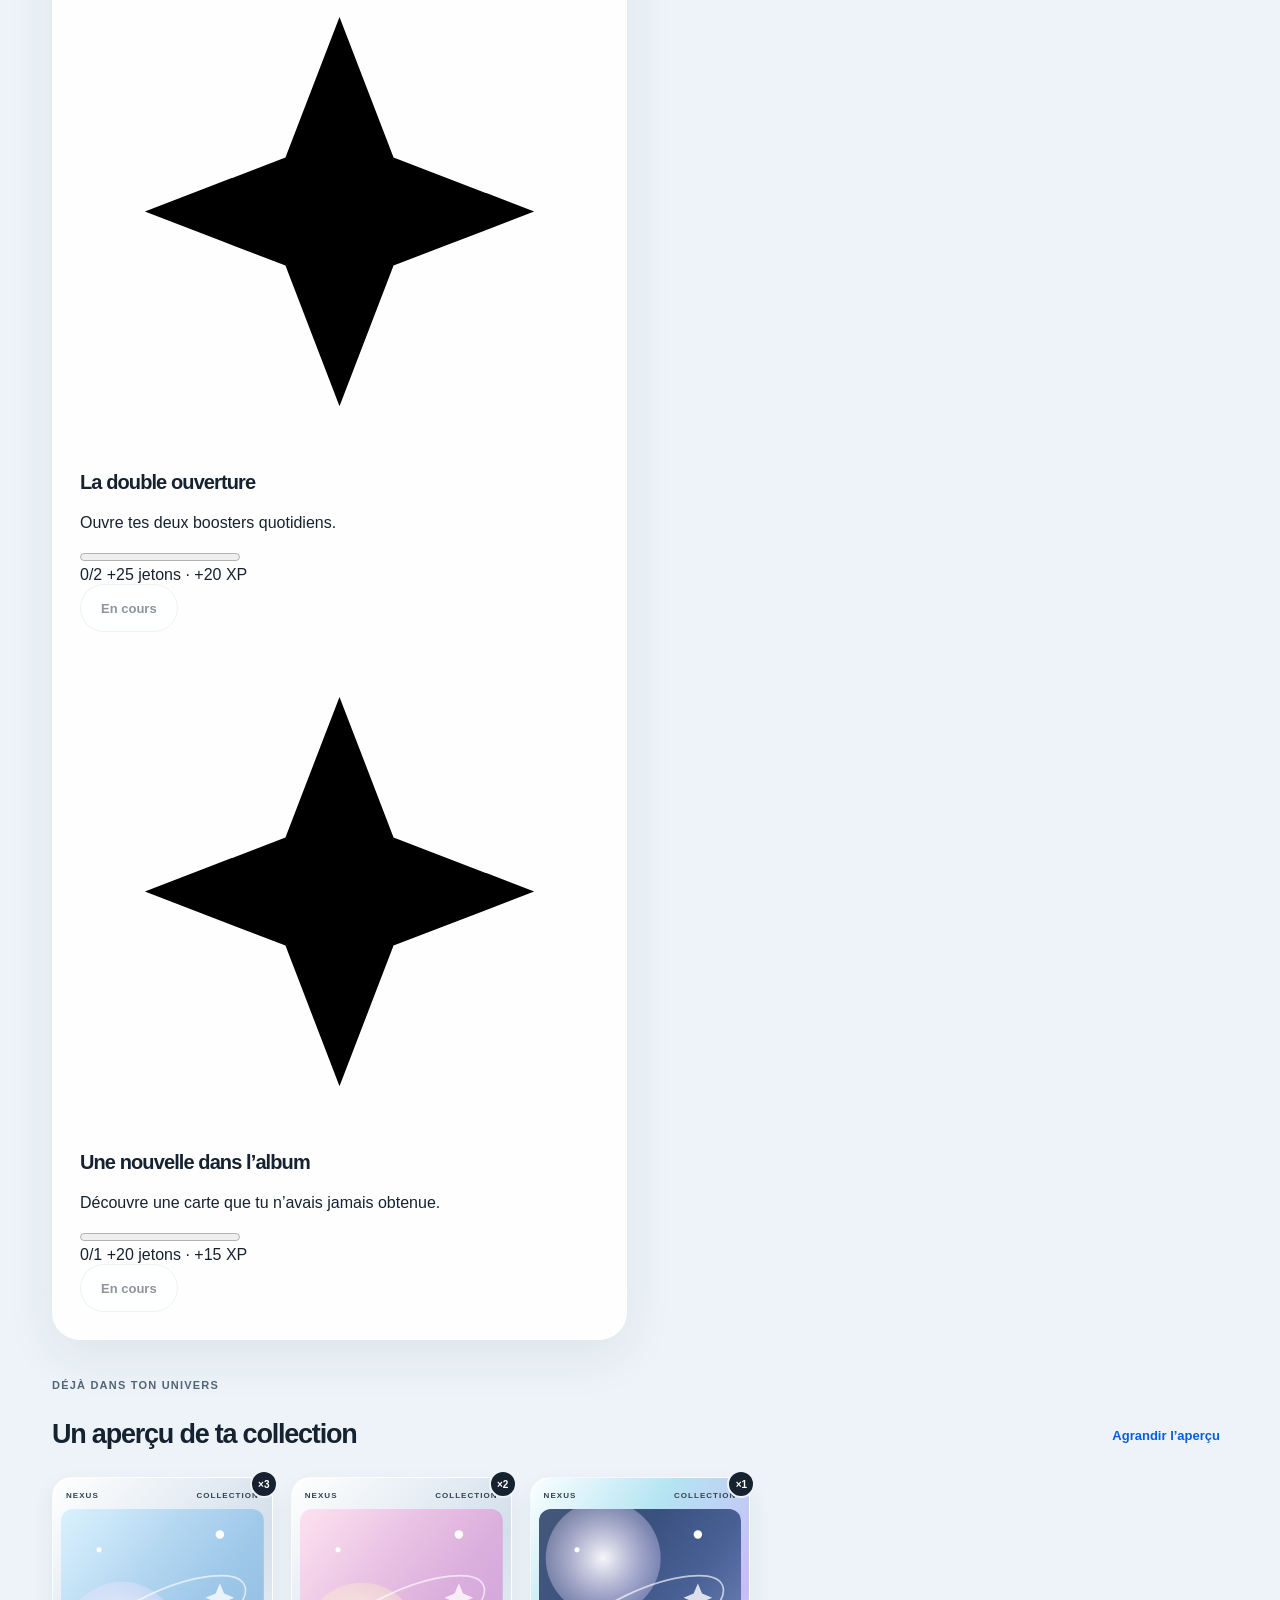
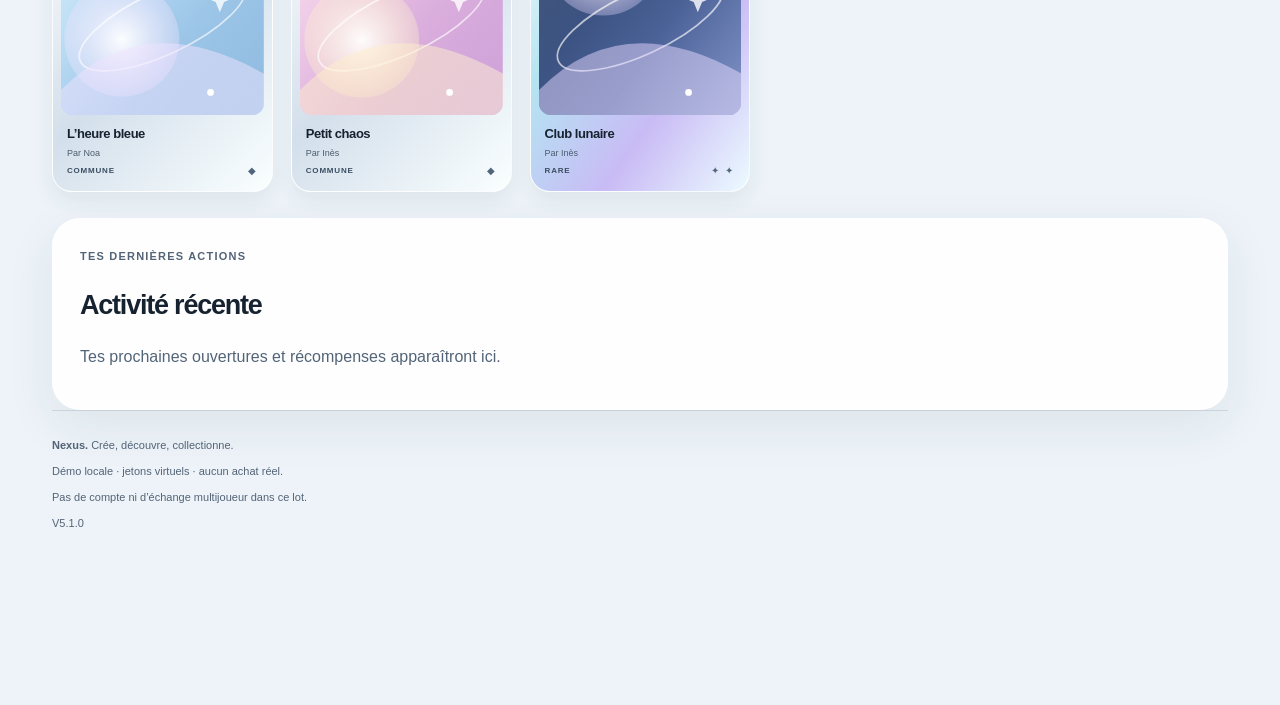
==== commit bbdefc9f: "Rename file (30).html to index.html" ====
--- a/index.html
+++ b/index.html
@@ -8,212 +8,172 @@
     content="width=device-width, initial-scale=1, viewport-fit=cover"
   >
 
-  <meta name="theme-color" content="#edf3f8">
+  <meta name="theme-color" content="#edf3fa">
 
   <meta
     name="description"
-    content="Nexus : crée, collectionne et échange les cartes de ton groupe."
-  >
-
-  <title>Nexus — Collectionne votre univers.</title>
-
-  <link rel="stylesheet" href="./style.css?v=4.1">
-
-  <!--
-    Le diagnostic reste indépendant du CSS principal
-    et du code de l'application.
-  -->
-  <style>
-    #nexus-loading {
-      max-width: 520px;
-      margin: 60px auto;
-      padding: 24px;
-      color: #172230;
-      font: 16px/1.6 system-ui, sans-serif;
-    }
-
-    #nexus-diagnostics {
-      position: fixed;
-      z-index: 10000;
-      right: 16px;
-      bottom: 110px;
-      left: 16px;
-
-      box-sizing: border-box;
-      max-width: 680px;
-      max-height: 50vh;
-      margin: 0 auto;
-      padding: 22px;
-      overflow: auto;
-
-      border: 1px solid #e0a5ac;
-      border-radius: 22px;
-
-      color: #571d28;
-      background: #fff4f5;
-      box-shadow: 0 15px 50px #17223026;
-
-      font: 14px/1.6 system-ui, sans-serif;
-    }
-
-    #nexus-diagnostics[hidden] {
-      display: none !important;
-    }
-
-    #nexus-diagnostics h2 {
-      margin: 0 0 10px;
-      font-size: 18px;
-      letter-spacing: normal;
-    }
-
-    #nexus-diagnostics p {
-      margin: 10px 0;
-    }
-
-    #nexus-error-details {
-      padding: 12px;
-      border-radius: 12px;
-      color: #38151c;
-      background: #ffffff;
-
-      white-space: pre-wrap;
-      overflow-wrap: anywhere;
-
-      font: 12px/1.6 ui-monospace, monospace;
-    }
-
-    .nexus-noscript {
-      margin: 24px;
-      padding: 20px;
-      color: #571d28;
-      background: #fff4f5;
-      font: 16px/1.6 system-ui, sans-serif;
-    }
-  </style>
-
-  <!--
-    Installer le diagnostic AVANT de charger app.js.
-    Aucun effacement de la sauvegarde locale.
-  -->
+    content="Nexus : découvre des cartes, ouvre tes boosters et construis ta collection."
+  >
+
+  <meta name="referrer" content="no-referrer">
+
+  <title>Nexus — Votre univers, en cartes.</title>
+
+  <link
+    rel="stylesheet"
+    href="./style.css?v=5.1.0"
+  >
+
   <script>
     (function () {
       "use strict";
 
-      var firstError = "";
-
-      function displayError(message) {
-        if (!firstError) {
-          firstError = String(message || "Erreur inconnue.");
-        }
-
+      var ready = false;
+      var timeout;
+
+      window.reportNexusError = function (error) {
         var panel = document.getElementById("nexus-diagnostics");
         var details = document.getElementById("nexus-error-details");
         var loading = document.getElementById("nexus-loading");
 
-        if (!panel || !details) return;
-
-        details.textContent = firstError;
-        panel.hidden = false;
+        var message = error && error.stack
+          ? error.stack
+          : error && error.message
+            ? error.message
+            : String(error || "Erreur inconnue.");
+
+        console.error(error);
+
+        if (panel && details) {
+          details.textContent = message;
+          panel.hidden = false;
+        }
 
         if (loading) {
           loading.textContent =
-            "Le démarrage de Nexus a été interrompu.";
-        }
-      }
+            "Le démarrage a été interrompu. " +
+            "Le détail du problème apparaît ci-dessous.";
+        }
+
+        window.clearTimeout(timeout);
+      };
 
       window.addEventListener("error", function (event) {
-        var target = event.target;
-
-        // Le navigateur n'a pas pu charger le fichier.
-        if (target && target.id === "nexus-app-script") {
-          displayError(
-            "Impossible de charger app.js.\n\n" +
-            "Vérifie que le fichier s'appelle exactement app.js " +
-            "et se trouve dans le même dossier que index.html."
+        if (event.message) {
+          var message = event.message;
+
+          if (event.filename) {
+            message += "\nFichier : " + event.filename;
+          }
+
+          if (event.lineno) {
+            message += "\nLigne : " + event.lineno;
+          }
+
+          if (event.colno) {
+            message += " · colonne : " + event.colno;
+          }
+
+          window.reportNexusError(new Error(message));
+          return;
+        }
+
+        if (
+          event.target &&
+          event.target.id === "nexus-app-script"
+        ) {
+          window.reportNexusError(new Error(
+            "Impossible de charger app.js. " +
+            "Vérifie le nom du fichier et le déploiement."
+          ));
+        }
+      }, true);
+
+      window.addEventListener(
+        "unhandledrejection",
+        function (event) {
+          window.reportNexusError(
+            event.reason || new Error("Erreur asynchrone inconnue.")
           );
-
-          return;
-        }
-
-        // Erreur de syntaxe ou erreur pendant l'exécution.
-        if (typeof event.message === "string" && event.message) {
-          var position = "";
-
-          if (event.filename) {
-            position += "\nFichier : " + event.filename;
-          }
-
-          if (event.lineno) {
-            position += "\nLigne : " + event.lineno;
-          }
-
-          if (event.colno) {
-            position += " · colonne : " + event.colno;
-          }
-
-          displayError(event.message + position);
-        }
-      }, true);
-
-      window.addEventListener("unhandledrejection", function (event) {
-        var reason = event.reason;
-
-        var message = reason && reason.message
-          ? reason.message
-          : String(reason || "Erreur asynchrone inconnue.");
-
-        displayError("Erreur asynchrone : " + message);
+        }
+      );
+
+      window.addEventListener("nexus:ready", function () {
+        ready = true;
+        window.clearTimeout(timeout);
       });
 
-      document.addEventListener("DOMContentLoaded", function () {
-        if (firstError) {
-          displayError(firstError);
-          return;
-        }
-
-        var content = document.getElementById("content");
-        var navigation = document.getElementById("navigation");
-
-        var contentReady =
-          content && content.querySelector(".page");
-
-        var navigationReady =
-          navigation && navigation.querySelector("[data-view]");
-
-        if (!contentReady || !navigationReady) {
-          displayError(
-            "Le démarrage attendu n'a pas été détecté.\n\n" +
-            "Vérifie que app.js contient la dernière version complète, " +
-            "sans balises <script>, sans balises HTML " +
-            "et sans les marqueurs de bloc de code ```.\n\n" +
-            "Ne charge pas les anciens scripts V1, V2 ou V3 " +
-            "en parallèle."
-          );
-        }
-      });
+      document.addEventListener(
+        "DOMContentLoaded",
+        function () {
+          timeout = window.setTimeout(function () {
+            if (ready) return;
+
+            window.reportNexusError(new Error(
+              "Le démarrage n’a pas été confirmé.\n\n" +
+              "Vérifie que les 11 fichiers sont présents " +
+              "avec les bons noms et dans les bons dossiers.\n\n" +
+              "Ne conserve pas l’ancien script en parallèle."
+            ));
+          }, 20000);
+        }
+      );
     })();
   </script>
 
-  <!-- Une seule application, chargée une seule fois. -->
   <script
     id="nexus-app-script"
-    src="./app.js?v=4.3"
-    defer
+    type="module"
+    src="./app.js?v=5.1.0"
   ></script>
 </head>
 
-<body>
-  <!-- Le dernier app.js construit l'interface dans cet élément. -->
+<body data-page="accueil">
+  <a class="skip-link" href="#content">
+    Aller au contenu
+  </a>
+
+  <div class="ambient" aria-hidden="true"></div>
+
   <div id="app">
-    <p id="nexus-loading" role="status">
-      Chargement de Nexus…
-    </p>
+    <div class="shell">
+      <main id="content">
+        <section
+          class="loading-screen"
+          aria-labelledby="loading-title"
+        >
+          <div class="loading-card">
+            <span class="eyebrow">CLASSCHAT NEXUS</span>
+
+            <h1 id="loading-title" class="spacer">
+              Ton univers prend forme.
+            </h1>
+
+            <p id="nexus-loading" role="status">
+              Préparation de ta collection…
+            </p>
+
+            <div class="loader-line" aria-hidden="true"></div>
+
+            <p class="microcopy">
+              Chargement de l’accueil et de ta progression locale.
+            </p>
+          </div>
+        </section>
+      </main>
+    </div>
   </div>
 
-  <!--
-    Placé en dehors de #app :
-    il reste disponible si l'application remplace son contenu.
-  -->
+  <dialog id="modal" aria-labelledby="modalTitle"></dialog>
+
+  <div
+    id="toast"
+    class="toast"
+    role="status"
+    aria-live="polite"
+    aria-atomic="true"
+  ></div>
+
   <section
     id="nexus-diagnostics"
     role="alert"
@@ -221,26 +181,29 @@
     hidden
   >
     <h2 id="nexus-error-title">
-      Nexus n’a pas pu démarrer correctement.
+      Nexus a rencontré un problème.
     </h2>
 
     <p>
-      Voici l’erreur détectée :
+      Copie le détail ci-dessous pour identifier la correction.
     </p>
 
     <pre id="nexus-error-details"></pre>
 
     <p>
-      Copie ce message ou prends une capture pour identifier
-      la correction nécessaire.
+      Le diagnostic ne supprime pas ta sauvegarde.
     </p>
+
+    <a class="btn secondary small" href="./">
+      Recharger la page
+    </a>
   </section>
 
   <noscript>
-    <p class="nexus-noscript">
-      JavaScript doit être activé pour utiliser Nexus.
-    </p>
+    <div class="noscript-message">
+      <strong>JavaScript est nécessaire.</strong>
+      Active JavaScript pour utiliser Nexus.
+    </div>
   </noscript>
 </body>
-  </html>
-  
+</html>
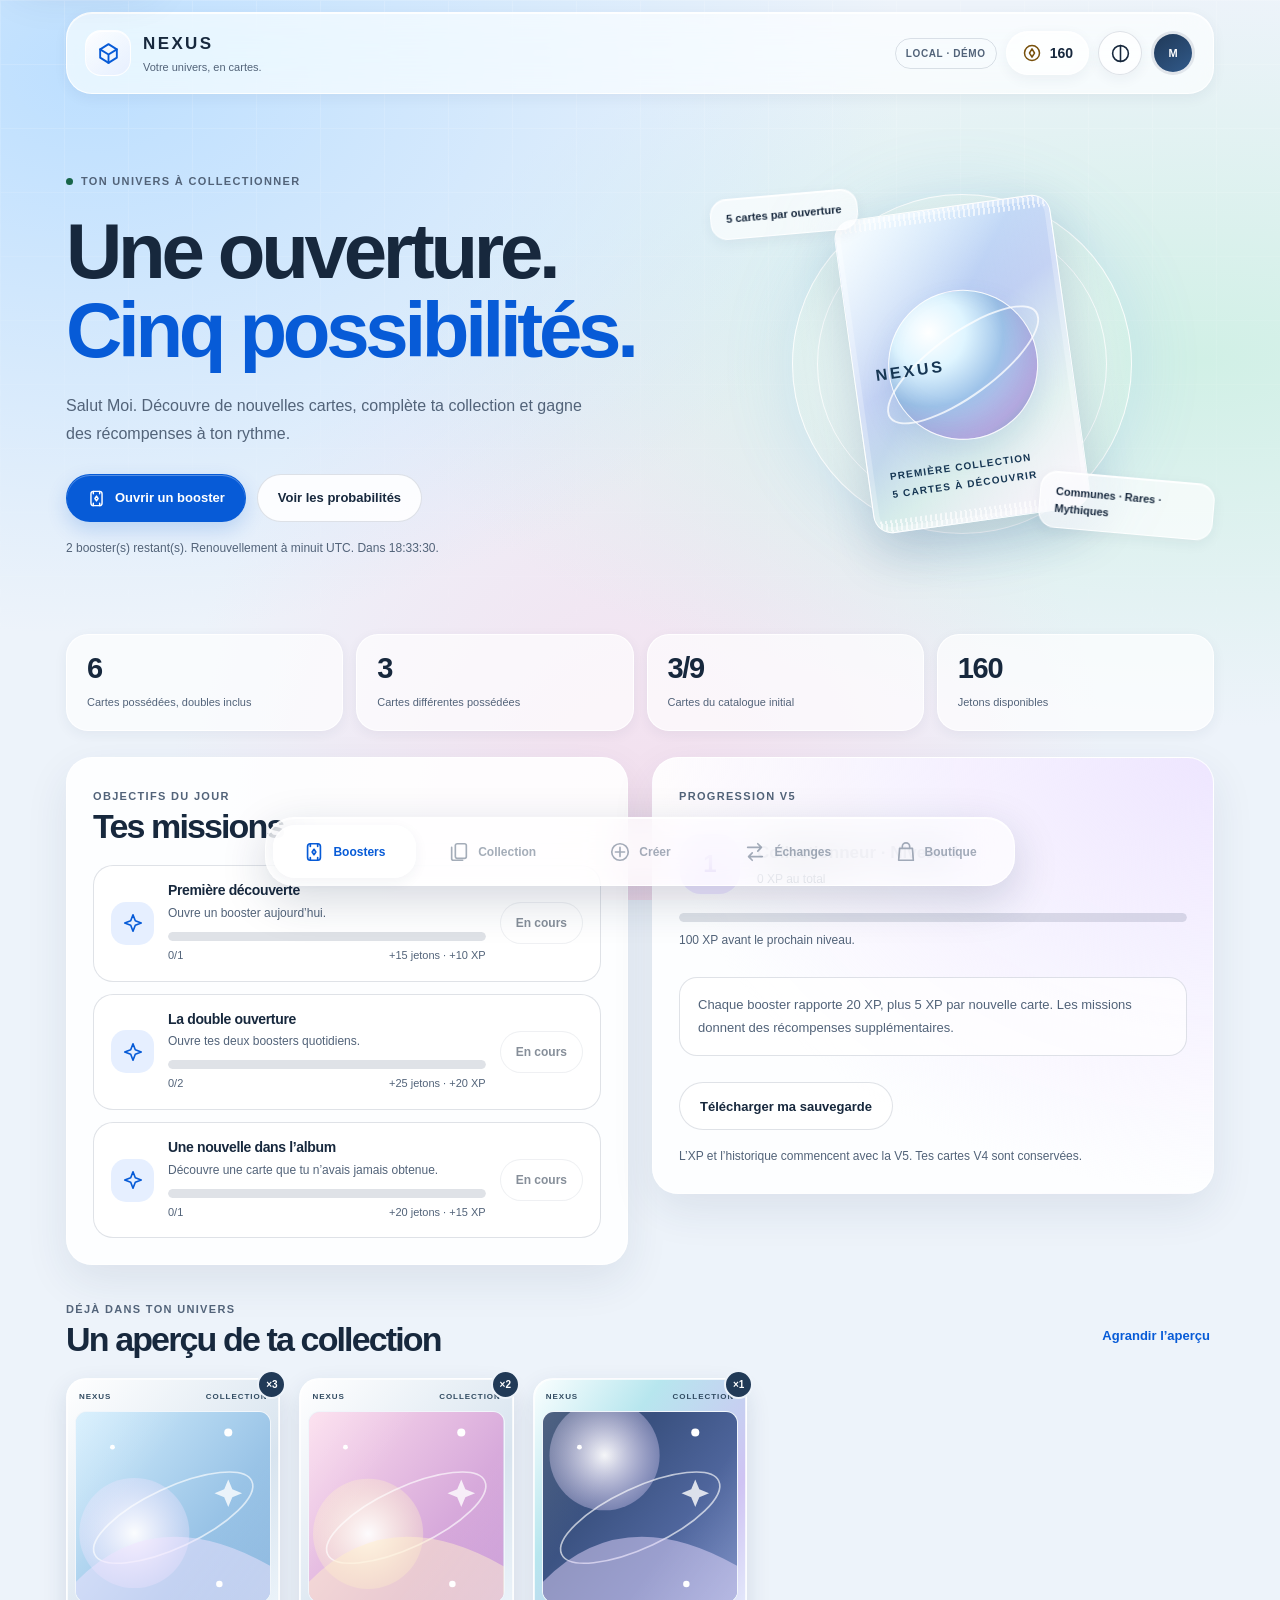
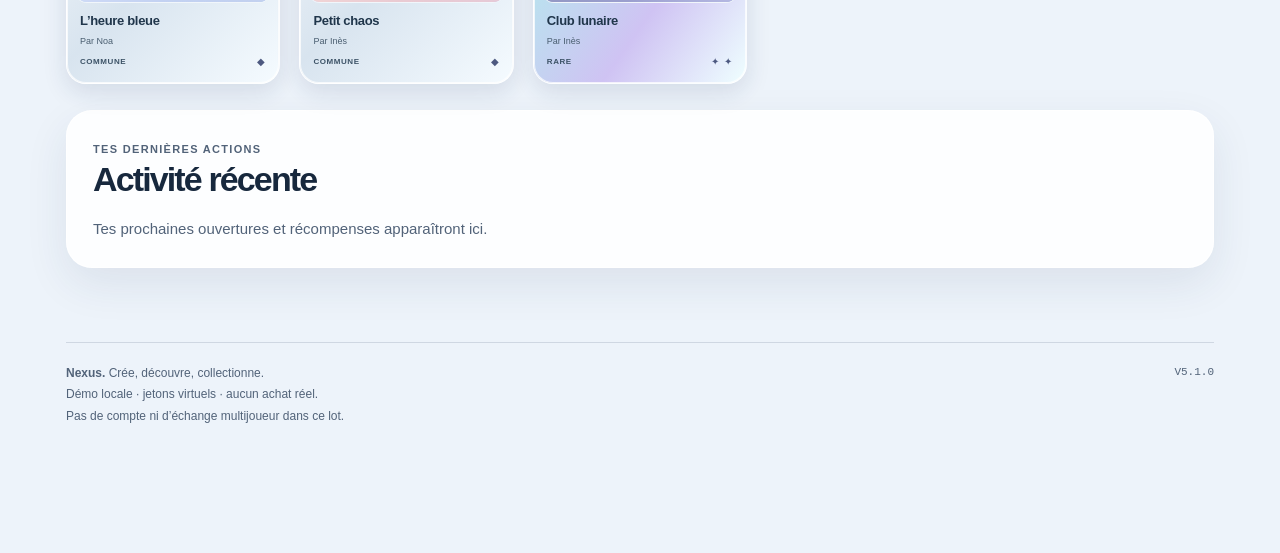
==== commit 812fb07f: "Rename file (31).html to index.html" ====
--- a/index.html
+++ b/index.html
@@ -19,43 +19,56 @@
 
   <title>Nexus — Votre univers, en cartes.</title>
 
+  <!--
+    Point d’entrée unique des styles.
+    Ce fichier charge les huit feuilles du dossier css/.
+  -->
   <link
     rel="stylesheet"
-    href="./style.css?v=5.1.0"
-  >
-
+    href="./style.css?v=5.1.2"
+  >
+
+  <!-- Diagnostic indépendant de l’application. -->
   <script>
     (function () {
       "use strict";
 
       var ready = false;
-      var timeout;
-
-      window.reportNexusError = function (error) {
+      var timeout = null;
+      var lastError = null;
+
+      function displayError() {
         var panel = document.getElementById("nexus-diagnostics");
         var details = document.getElementById("nexus-error-details");
         var loading = document.getElementById("nexus-loading");
 
-        var message = error && error.stack
-          ? error.stack
-          : error && error.message
-            ? error.message
-            : String(error || "Erreur inconnue.");
-
-        console.error(error);
-
-        if (panel && details) {
-          details.textContent = message;
-          panel.hidden = false;
-        }
+        if (!lastError || !panel || !details) return;
+
+        details.textContent = lastError;
+        panel.hidden = false;
 
         if (loading) {
           loading.textContent =
             "Le démarrage a été interrompu. " +
             "Le détail du problème apparaît ci-dessous.";
         }
-
-        window.clearTimeout(timeout);
+      }
+
+      window.reportNexusError = function (error) {
+        lastError = error && error.stack
+          ? String(error.stack)
+          : error && error.message
+            ? String(error.message)
+            : String(error || "Erreur inconnue.");
+
+        console.error(error);
+
+        if (timeout !== null) {
+          window.clearTimeout(timeout);
+          timeout = null;
+        }
+
+        displayError();
       };
 
       window.addEventListener("error", function (event) {
@@ -93,27 +106,41 @@
         "unhandledrejection",
         function (event) {
           window.reportNexusError(
-            event.reason || new Error("Erreur asynchrone inconnue.")
+            event.reason ||
+            new Error("Erreur asynchrone inconnue.")
           );
         }
       );
 
       window.addEventListener("nexus:ready", function () {
         ready = true;
-        window.clearTimeout(timeout);
+
+        if (timeout !== null) {
+          window.clearTimeout(timeout);
+          timeout = null;
+        }
       });
 
       document.addEventListener(
         "DOMContentLoaded",
         function () {
+          if (lastError) {
+            displayError();
+            return;
+          }
+
+          if (ready) return;
+
           timeout = window.setTimeout(function () {
             if (ready) return;
 
             window.reportNexusError(new Error(
               "Le démarrage n’a pas été confirmé.\n\n" +
-              "Vérifie que les 11 fichiers sont présents " +
-              "avec les bons noms et dans les bons dossiers.\n\n" +
-              "Ne conserve pas l’ancien script en parallèle."
+              "Vérifie que les fichiers JavaScript du lot V5.1 " +
+              "sont présents avec les bons noms et dans " +
+              "les bons dossiers.\n\n" +
+              "Ne conserve pas l’ancien app.js monolithique " +
+              "en parallèle."
             ));
           }, 20000);
         }
@@ -121,6 +148,10 @@
     })();
   </script>
 
+  <!--
+    La version JavaScript reste inchangée.
+    Ne pas ajouter une seconde balise de chargement du jeu.
+  -->
   <script
     id="nexus-app-script"
     type="module"
@@ -137,7 +168,7 @@
 
   <div id="app">
     <div class="shell">
-      <main id="content">
+      <main id="content" tabindex="-1">
         <section
           class="loading-screen"
           aria-labelledby="loading-title"
@@ -164,7 +195,9 @@
     </div>
   </div>
 
-  <dialog id="modal" aria-labelledby="modalTitle"></dialog>
+  <dialog id="modal" aria-labelledby="modalTitle">
+    <h2 id="modalTitle">Nexus</h2>
+  </dialog>
 
   <div
     id="toast"
--- a/style.css
+++ b/style.css
@@ -1,1815 +1,15 @@
-/* =========================================================
-   NEXUS — DESIGN SYSTEM
-   ========================================================= */
+/*
+ * CLASSCHAT NEXUS — STYLES 5.1.2
+ *
+ * Point d’entrée des styles.
+ * Conserver l’ordre des imports.
+ */
 
-:root {
-  color-scheme: light;
-
-  --bg: #edf3f8;
-  --ink: #172230;
-  --muted: #536477;
-  --blue: #075ddd;
-  --blue-soft: #e7f0ff;
-  --line: rgba(30, 53, 81, .13);
-
-  --glass: rgba(255, 255, 255, .70);
-  --paper: rgba(255, 255, 255, .90);
-
-  --radius: 28px;
-  --shadow: 0 16px 50px rgba(38, 61, 89, .08);
-
-  --font: -apple-system, BlinkMacSystemFont, "Segoe UI", sans-serif;
-}
-
-* {
-  box-sizing: border-box;
-}
-
-html {
-  scroll-padding-bottom: 120px;
-}
-
-body {
-  margin: 0;
-  min-width: 320px;
-  color: var(--ink);
-  background: var(--bg);
-  font-family: var(--font);
-  -webkit-font-smoothing: antialiased;
-}
-
-body::before {
-  content: "";
-  position: fixed;
-  inset: 0;
-  z-index: -1;
-  background:
-    radial-gradient(ellipse at 8% 12%, #cceaff, transparent 43%),
-    radial-gradient(ellipse at 90% 38%, #dcefe7, transparent 43%),
-    radial-gradient(ellipse at 53% 95%, #f8e7dc, transparent 46%),
-    linear-gradient(135deg, #f5f9fd, #e9eff6);
-}
-
-button,
-input,
-select,
-textarea {
-  font: inherit;
-}
-
-button {
-  cursor: pointer;
-  -webkit-tap-highlight-color: transparent;
-}
-
-button:disabled {
-  cursor: not-allowed;
-  opacity: .48;
-}
-
-button,
-input,
-select,
-textarea,
-a {
-  outline-offset: 5px;
-}
-
-:focus-visible {
-  outline: 3px solid var(--blue);
-}
-
-a {
-  color: var(--blue);
-}
-
-h1,
-h2,
-h3,
-p {
-  margin-top: 0;
-}
-
-h1,
-h2,
-h3 {
-  letter-spacing: -.045em;
-}
-
-h2 {
-  font-size: 27px;
-}
-
-h3 {
-  font-size: 20px;
-}
-
-svg {
-  flex-shrink: 0;
-  vertical-align: middle;
-}
-
-[hidden] {
-  display: none !important;
-}
-
-.glass {
-  background: var(--glass);
-  border: 1px solid rgba(255, 255, 255, .94);
-  box-shadow:
-    inset 0 1px 0 rgba(255, 255, 255, .98),
-    0 10px 35px rgba(41, 65, 92, .07);
-  -webkit-backdrop-filter: blur(25px) saturate(150%);
-  backdrop-filter: blur(25px) saturate(150%);
-}
-
-body.solid .glass {
-  background: #f9fbfe;
-  -webkit-backdrop-filter: none;
-  backdrop-filter: none;
-}
-
-@supports not (backdrop-filter: blur(1px)) {
-  .glass {
-    background: #f6f9fd;
-  }
-}
-
-/* =========================================================
-   APPLICATION SHELL
-   ========================================================= */
-
-.shell {
-  max-width: 1240px;
-  margin: auto;
-  padding: 0 32px;
-}
-
-.topbar {
-  min-height: 100px;
-  display: flex;
-  align-items: center;
-  justify-content: space-between;
-  gap: 16px;
-}
-
-.brand {
-  display: flex;
-  align-items: center;
-  gap: 12px;
-  padding: 0;
-  border: 0;
-  background: none;
-  color: inherit;
-  text-align: left;
-}
-
-.brand-mark {
-  width: 45px;
-  height: 45px;
-  display: grid;
-  place-items: center;
-  border-radius: 15px;
-  color: var(--blue);
-}
-
-.brand-copy {
-  display: grid;
-  gap: 4px;
-}
-
-.brand-name {
-  font-size: 17px;
-  font-weight: 850;
-  letter-spacing: .15em;
-}
-
-.brand-sub {
-  font-size: 11px;
-  color: var(--muted);
-}
-
-.top-actions {
-  display: flex;
-  align-items: center;
-  gap: 10px;
-}
-
-.local-badge {
-  padding: 8px 10px;
-  border-radius: 20px;
-  font-size: 10px;
-  font-weight: 750;
-  color: var(--muted);
-  border: 1px solid var(--line);
-}
-
-.wallet {
-  display: flex;
-  align-items: center;
-  gap: 9px;
-  padding: 12px 17px;
-  border-radius: 50px;
-  font-size: 14px;
-  font-weight: 800;
-}
-
-.wallet svg {
-  color: #9d690e;
-}
-
-.icon-btn,
-.avatar {
-  width: 44px;
-  height: 44px;
-  display: inline-flex;
-  align-items: center;
-  justify-content: center;
-  border-radius: 50%;
-}
-
-.icon-btn {
-  color: var(--ink);
-}
-
-.avatar {
-  border: 3px solid #ffffffd9;
-  background: #1e344e;
-  color: white;
-  font-size: 12px;
-  font-weight: 800;
-}
-
-#app {
-  min-height: 65vh;
-  padding: 20px 0 40px;
-  outline: none;
-}
-
-.page {
-  animation: enter .3s ease both;
-}
-
-.page-title {
-  margin: 14px 0;
-  font-size: clamp(36px, 5vw, 56px);
-  line-height: 1.05;
-}
-
-.eyebrow {
-  display: inline-flex;
-  align-items: center;
-  gap: 8px;
-  color: var(--muted);
-  font-size: 11px;
-  font-weight: 800;
-  letter-spacing: .11em;
-  text-transform: uppercase;
-}
-
-.dot {
-  width: 6px;
-  height: 6px;
-  border-radius: 50%;
-  background: #298d6c;
-}
-
-.lead {
-  max-width: 570px;
-  color: var(--muted);
-  font-size: 16px;
-  line-height: 1.75;
-}
-
-.muted {
-  color: var(--muted);
-}
-
-.help,
-.microcopy {
-  color: var(--muted);
-  font-size: 12px;
-  line-height: 1.7;
-}
-
-.help {
-  margin: 8px 0 0;
-}
-
-.microcopy {
-  margin-top: 16px;
-}
-
-.row {
-  display: flex;
-  align-items: center;
-  gap: 12px;
-}
-
-.between {
-  justify-content: space-between;
-}
-
-.wrap {
-  flex-wrap: wrap;
-}
-
-.spacer {
-  margin-top: 26px;
-}
-
-.full {
-  width: 100%;
-}
-
-.panel {
-  padding: 27px;
-  border: 1px solid #ffffffdf;
-  border-radius: var(--radius);
-  background: var(--paper);
-  box-shadow: var(--shadow);
-}
-
-.two-col {
-  display: grid;
-  grid-template-columns: 1fr 1fr;
-  align-items: start;
-  gap: 26px;
-}
-
-.notice {
-  padding: 16px 18px;
-  border: 1px solid #ffffffdc;
-  border-radius: 20px;
-  background: #ffffffa6;
-  color: var(--muted);
-  font-size: 13px;
-  line-height: 1.7;
-}
-
-.empty {
-  padding: 48px 24px;
-  border-radius: var(--radius);
-  background: #ffffffa3;
-  color: var(--muted);
-  text-align: center;
-  line-height: 1.7;
-}
-
-/* =========================================================
-   BUTTONS AND FORMS
-   ========================================================= */
-
-.btn {
-  min-height: 48px;
-  display: inline-flex;
-  align-items: center;
-  justify-content: center;
-  gap: 9px;
-  padding: 12px 20px;
-  border: 1px solid transparent;
-  border-radius: 50px;
-  font-size: 13px;
-  font-weight: 750;
-  text-decoration: none;
-  transition: transform .2s, box-shadow .2s;
-}
-
-.btn:hover:not(:disabled) {
-  transform: translateY(-2px);
-}
-
-.btn:active:not(:disabled) {
-  transform: scale(.98);
-}
-
-.primary {
-  color: white;
-  background: var(--blue);
-  box-shadow:
-    0 7px 18px #075ddd26,
-    inset 0 1px 0 #ffffff40;
-}
-
-.secondary {
-  color: var(--ink);
-  background: #ffffffbd;
-  border-color: var(--line);
-}
-
-.selected {
-  color: var(--blue);
-  background: var(--blue-soft);
-  border-color: #b5cff5;
-}
-
-.text-btn {
-  min-height: 44px;
-  padding: 8px;
-  border: 0;
-  background: none;
-  color: var(--blue);
-  font-size: 13px;
-  font-weight: 750;
-}
-
-.tag {
-  display: inline-flex;
-  align-items: center;
-  gap: 6px;
-  padding: 7px 11px;
-  border: 1px solid white;
-  border-radius: 30px;
-  background: #ffffffbf;
-  font-size: 11px;
-  font-weight: 750;
-}
-
-label {
-  display: block;
-  margin-bottom: 8px;
-  font-size: 13px;
-  font-weight: 750;
-}
-
-input,
-select,
-textarea {
-  width: 100%;
-  min-height: 48px;
-  padding: 12px 14px;
-  border: 1px solid var(--line);
-  border-radius: 15px;
-  background: #f5f8fc;
-  color: var(--ink);
-}
-
-textarea {
-  min-height: 90px;
-  resize: vertical;
-}
-
-input[type="file"] {
-  font-size: 12px;
-}
-
-input[type="checkbox"] {
-  width: 18px;
-  height: 18px;
-  min-height: 0;
-  accent-color: var(--blue);
-}
-
-.field {
-  margin-bottom: 20px;
-}
-
-.check {
-  display: flex;
-  align-items: flex-start;
-  gap: 10px;
-  font-weight: 500;
-  line-height: 1.7;
-}
-
-.check input {
-  flex-shrink: 0;
-  margin-top: 4px;
-}
-
-.toolbar {
-  display: flex;
-  align-items: center;
-  justify-content: space-between;
-  flex-wrap: wrap;
-  gap: 15px;
-  margin: 25px 0;
-}
-
-.filters {
-  display: flex;
-  flex-wrap: wrap;
-  gap: 7px;
-}
-
-.chip {
-  min-height: 42px;
-  padding: 10px 14px;
-  border: 1px solid var(--line);
-  border-radius: 30px;
-  background: #ffffffa6;
-  color: var(--ink);
-  font-size: 12px;
-  font-weight: 750;
-}
-
-.chip.active {
-  border-color: var(--ink);
-  background: var(--ink);
-  color: white;
-}
-
-.search {
-  width: 240px;
-}
-
-/* =========================================================
-   BOOSTER HERO
-   ========================================================= */
-
-.hero {
-  min-height: 470px;
-  display: grid;
-  grid-template-columns: 1.1fr .9fr;
-  align-items: center;
-  gap: 24px;
-}
-
-.hero h1 {
-  margin: 22px 0;
-  font-size: clamp(46px, 6vw, 78px);
-  font-weight: 800;
-  line-height: 1.015;
-}
-
-.hero h1 em {
-  color: var(--blue);
-  font-style: normal;
-}
-
-.hero-actions {
-  display: flex;
-  align-items: center;
-  flex-wrap: wrap;
-  gap: 12px;
-}
-
-.pack-stage {
-  position: relative;
-  min-height: 430px;
-  display: grid;
-  place-items: center;
-}
-
-.orbit {
-  position: absolute;
-  width: 340px;
-  height: 340px;
-  border: 1px solid #ffffffd9;
-  border-radius: 50%;
-  background: radial-gradient(circle, #ffffffa6, #ffffff00 70%);
-  box-shadow: 0 0 85px #c9e7ff70;
-}
-
-.orbit::after {
-  content: "";
-  position: absolute;
-  inset: 26px;
-  border: 1px solid #ffffffb3;
-  border-radius: 50%;
-}
-
-.pack {
-  position: relative;
-  width: 230px;
-  height: 330px;
-  overflow: hidden;
-  padding: 24px;
-  border: 1px solid #ffffffdf;
-  border-radius: 16px;
-  background:
-    linear-gradient(130deg, #ffffffbd, transparent 40%, #ffffff80),
-    linear-gradient(150deg, #e0f5fc, #a6dce6 39%, #d4e4fc 67%, #f6dfe7);
-  color: #123149;
-  box-shadow:
-    15px 30px 50px #375b8130,
-    inset 0 0 0 5px #ffffff45;
-  text-align: left;
-  transform: rotate(8deg);
-  transition: transform .4s;
-}
-
-.pack:hover:not(:disabled) {
-  transform: rotate(0) translateY(-8px);
-}
-
-.pack::before,
-.pack::after {
-  content: "";
-  position: absolute;
-  right: 0;
-  left: 0;
-  height: 13px;
-  background:
-    repeating-linear-gradient(
-      90deg,
-      #ffffff65 0 2px,
-      #6c9ca525 2px 4px
-    );
-}
-
-.pack::before {
-  top: 0;
-}
-
-.pack::after {
-  bottom: 0;
-}
-
-.pack-brand {
-  position: relative;
-  z-index: 1;
-  font-size: 13px;
-  font-weight: 850;
-  letter-spacing: .22em;
-}
-
-.pack-orb {
-  position: absolute;
-  top: 84px;
-  left: 35px;
-  width: 160px;
-  height: 160px;
-  border-radius: 50%;
-  background:
-    radial-gradient(circle at 28% 20%, white, #ffffff00 43%),
-    conic-gradient(
-      from 30deg,
-      #e9fffc,
-      #5badd4,
-      #cab1f0,
-      #f7ddcb,
-      #b3e5db,
-      #e9fffc
-    );
-  box-shadow:
-    inset -15px -15px 30px #34558b48,
-    0 20px 24px #46688020;
-}
-
-.pack-orb::after {
-  content: "";
-  position: absolute;
-  inset: 31px -20px;
-  border: 2px solid #ffffffab;
-  border-radius: 50%;
-  transform: rotate(-27deg);
-}
-
-.pack-label {
-  position: absolute;
-  bottom: 29px;
-  font-size: 10px;
-  font-weight: 800;
-  letter-spacing: .14em;
-  line-height: 1.8;
-}
-
-.float-label {
-  position: absolute;
-  z-index: 2;
-  padding: 11px 15px;
-  border-radius: 40px;
-  font-size: 12px;
-  font-weight: 750;
-}
-
-.float-one {
-  top: 55px;
-  left: 0;
-  transform: rotate(-5deg);
-}
-
-.float-two {
-  right: 0;
-  bottom: 38px;
-  transform: rotate(5deg);
-}
-
-.section-head {
-  display: flex;
-  align-items: flex-end;
-  justify-content: space-between;
-  gap: 16px;
-  margin: 35px 0 20px;
-}
-
-.section-head h2 {
-  margin-bottom: 7px;
-}
-
-.section-head p {
-  margin-bottom: 0;
-  font-size: 13px;
-}
-
-/* =========================================================
-   COLLECTIBLE CARDS
-   ========================================================= */
-
-.card-grid {
-  display: grid;
-  grid-template-columns: repeat(5, minmax(0, 1fr));
-  gap: 18px;
-}
-
-.card-button {
-  position: relative;
-  display: block;
-  width: 100%;
-  padding: 0;
-  border: 0;
-  border-radius: 20px;
-  background: none;
-  color: inherit;
-  text-align: left;
-}
-
-.tcg {
-  position: relative;
-  isolation: isolate;
-  display: flex;
-  flex-direction: column;
-  width: 100%;
-  aspect-ratio: .70;
-  overflow: hidden;
-  padding: 8px;
-  border: 1px solid #ffffffdf;
-  border-radius: 20px;
-  background: linear-gradient(135deg, white, #d3dfeb 50%, #faffff);
-  box-shadow: 0 10px 22px #29486714;
-  transition: transform .3s, box-shadow .3s;
-}
-
-.card-button:hover .tcg {
-  transform: translateY(-6px);
-  box-shadow: 0 16px 30px #29486725;
-}
-
-.tcg.rare {
-  background: linear-gradient(125deg, #fbffff, #b4e4f2, #c9bbf5, #ecfbff);
-}
-
-.tcg.mythique {
-  background:
-    conic-gradient(
-      from 40deg,
-      #fff1cc,
-      #f5c9c6,
-      #ddd3fa,
-      #c8eff1,
-      #fff1cc
-    );
-}
-
-.card-top {
-  display: flex;
-  align-items: center;
-  justify-content: space-between;
-  padding: 5px 5px 9px;
-  color: #314251;
-  font-size: 8px;
-  font-weight: 850;
-  letter-spacing: .13em;
-}
-
-.art {
-  position: relative;
-  display: block;
-  flex: 1;
-  min-height: 0;
-  overflow: hidden;
-  border-radius: 12px;
-}
-
-.art svg,
-.art img {
-  display: block;
-  width: 100%;
-  height: 100%;
-  object-fit: cover;
-}
-
-.art img.remote-image {
-  object-fit: contain;
-  background: #f1f5fa;
-}
-
-.art::after {
-  content: "";
-  position: absolute;
-  inset: 0;
-  pointer-events: none;
-  background:
-    linear-gradient(
-      125deg,
-      #ffffff26,
-      transparent 36%,
-      transparent 60%,
-      #ffffff2e
-    );
-}
-
-.remote-lock {
-  position: absolute;
-  z-index: 1;
-  right: 5px;
-  bottom: 5px;
-  left: 5px;
-  padding: 5px;
-  border-radius: 8px;
-  background: #ffffffed;
-  color: #34465d;
-  font-size: 8px;
-  text-align: center;
-}
-
-.card-bottom {
-  display: grid;
-  gap: 7px;
-  padding: 11px 6px 7px;
-}
-
-.card-name {
-  overflow-wrap: anywhere;
-  font-size: 13px;
-  font-weight: 800;
-  letter-spacing: -.035em;
-}
-
-.card-author {
-  color: #4c5d6e;
-  font-size: 9px;
-}
-
-.rarity-line {
-  display: flex;
-  align-items: center;
-  justify-content: space-between;
-  gap: 4px;
-}
-
-.rarity {
-  color: #3b4e62;
-  font-size: 8px;
-  font-weight: 850;
-  letter-spacing: .1em;
-  text-transform: uppercase;
-}
-
-.rarity-symbol {
-  color: #52667b;
-  font-size: 10px;
-  letter-spacing: 2px;
-}
-
-.count {
-  position: absolute;
-  z-index: 3;
-  top: -7px;
-  right: -5px;
-  min-width: 28px;
-  height: 28px;
-  display: grid;
-  place-items: center;
-  padding: 0 4px;
-  border: 2px solid var(--bg);
-  border-radius: 20px;
-  background: var(--ink);
-  color: white;
-  font-size: 10px;
-  font-weight: 750;
-}
-
-.wish-marker {
-  position: absolute;
-  z-index: 3;
-  top: 11px;
-  left: 11px;
-  width: 28px;
-  height: 28px;
-  display: grid;
-  place-items: center;
-  border-radius: 50%;
-  background: #fffffff2;
-  color: #a3295c;
-  box-shadow: 0 3px 10px #17223014;
-}
-
-.wish-marker svg {
-  width: 15px;
-  height: 15px;
-}
-
-/* =========================================================
-   COLLECTION, STUDIO, SHOP AND TRADES
-   ========================================================= */
-
-.stats {
-  display: flex;
-  flex-wrap: wrap;
-  gap: 13px;
-  margin: 25px 0;
-}
-
-.stat {
-  min-width: 140px;
-  padding: 17px 21px;
-  border-radius: 22px;
-}
-
-.stat strong {
-  display: block;
-  margin-bottom: 5px;
-  font-size: 26px;
-  letter-spacing: -.04em;
-}
-
-.stat small {
-  color: var(--muted);
-  font-size: 11px;
-}
-
-.preview-panel {
-  position: sticky;
-  top: 25px;
-  padding: 34px;
-  text-align: center;
-}
-
-.preview-card {
-  max-width: 260px;
-  margin: 25px auto;
-  transform: rotate(4deg);
-}
-
-.preview-card .card-name {
-  font-size: 19px;
-}
-
-.preview-card .card-author {
-  font-size: 11px;
-}
-
-.studio-connect {
-  padding: 18px;
-  margin-bottom: 24px;
-  border: 1px solid #dce8f4;
-  border-radius: 22px;
-  background:
-    radial-gradient(circle at 100% 0%, #d8eaff, transparent 70%),
-    #f0f6fc;
-}
-
-.studio-connect strong {
-  display: block;
-  margin-bottom: 8px;
-}
-
-.shop-grid {
-  display: grid;
-  grid-template-columns: repeat(4, minmax(0, 1fr));
-  gap: 20px;
-}
-
-.shop-item {
-  min-width: 0;
-  padding: 15px;
-  border: 1px solid white;
-  border-radius: 26px;
-  background: #ffffffa6;
-}
-
-.shop-item > .btn {
-  margin-top: 15px;
-  padding: 10px;
-  font-size: 12px;
-}
-
-.shop-item > .help {
-  text-align: center;
-}
-
-.trade-preview {
-  max-width: 190px;
-  margin: 22px auto 0;
-}
-
-/* =========================================================
-   PROFILE
-   ========================================================= */
-
-.profile-head {
-  display: flex;
-  align-items: center;
-  gap: 20px;
-  padding: 27px;
-  border: 1px solid white;
-  border-radius: 28px;
-  background:
-    radial-gradient(circle at 95% 0%, #d5e9ff, transparent 55%),
-    #ffffffc9;
-}
-
-.profile-avatar {
-  flex-shrink: 0;
-  width: 76px;
-  height: 76px;
-  display: grid;
-  place-items: center;
-  border-radius: 25px;
-  background: linear-gradient(135deg, #243b59, #075ddd);
-  color: white;
-  font-size: 24px;
-  font-weight: 800;
-}
-
-.profile-head h1 {
-  margin: 0 0 8px;
-  overflow-wrap: anywhere;
-  font-size: 34px;
-}
-
-.profile-head p {
-  margin: 0;
-}
-
-.profile-tabs {
-  margin: 23px 0;
-}
-
-.showcase {
-  display: grid;
-  grid-template-columns: repeat(3, minmax(0, 1fr));
-  gap: 17px;
-  max-width: 650px;
-  margin-top: 20px;
-}
-
-.empty-slot {
-  width: 100%;
-  aspect-ratio: .7;
-  display: flex;
-  flex-direction: column;
-  align-items: center;
-  justify-content: center;
-  gap: 12px;
-  padding: 15px;
-  border: 1px dashed #93a7bf;
-  border-radius: 20px;
-  background: #ffffff73;
-  color: var(--muted);
-  font-size: 12px;
-  line-height: 1.6;
-  text-align: center;
-}
-
-.showcase-item > .text-btn {
-  width: 100%;
-}
-
-.friend-line {
-  display: flex;
-  align-items: center;
-  gap: 13px;
-  padding: 14px 0;
-  border-bottom: 1px solid var(--line);
-}
-
-.friend-face {
-  width: 42px;
-  height: 42px;
-  display: grid;
-  place-items: center;
-  border-radius: 50%;
-  background: #e3edf9;
-  font-weight: 800;
-}
-
-.friend-line strong {
-  font-size: 14px;
-}
-
-.friend-line p {
-  margin: 5px 0 0;
-  color: var(--muted);
-  font-size: 12px;
-}
-
-.wish-grid {
-  display: grid;
-  grid-template-columns: repeat(4, minmax(0, 1fr));
-  gap: 20px;
-}
-
-.wish-item {
-  min-width: 0;
-}
-
-.wish-item > .btn {
-  margin-top: 14px;
-  padding: 10px;
-  font-size: 11px;
-}
-
-.wish-item > .text-btn {
-  width: 100%;
-}
-
-.gift-row {
-  display: flex;
-  align-items: center;
-  gap: 17px;
-  padding: 17px 0;
-  border-bottom: 1px solid var(--line);
-}
-
-.gift-art {
-  flex: 0 0 56px;
-  width: 56px;
-  height: 76px;
-}
-
-.gift-copy {
-  flex: 1;
-  min-width: 0;
-}
-
-.gift-copy strong {
-  display: block;
-  margin-bottom: 5px;
-  overflow-wrap: anywhere;
-  font-size: 14px;
-}
-
-/* =========================================================
-   REFERENCES
-   ========================================================= */
-
-.refs-search {
-  display: flex;
-  gap: 10px;
-  margin: 24px 0 17px;
-}
-
-.refs-search input {
-  flex: 1;
-  min-width: 0;
-}
-
-.refs-status {
-  min-height: 24px;
-  margin: 20px 0;
-}
-
-.refs-grid {
-  display: grid;
-  grid-template-columns: repeat(4, minmax(0, 1fr));
-  gap: 17px;
-}
-
-.ref-item {
-  min-width: 0;
-  overflow: hidden;
-  border: 1px solid #dfe8f2;
-  border-radius: 22px;
-  background: white;
-}
-
-.ref-thumb {
-  display: block;
-  width: 100%;
-  height: 160px;
-  padding: 10px;
-  object-fit: contain;
-  background: #f2f5f9;
-}
-
-.ref-copy {
-  padding: 15px;
-}
-
-.ref-copy h3 {
-  min-height: 40px;
-  margin: 0 0 12px;
-  overflow-wrap: anywhere;
-  font-size: 14px;
-  line-height: 1.4;
-  letter-spacing: -.02em;
-}
-
-.ref-copy .btn {
-  padding: 10px;
-  font-size: 12px;
-}
-
-.source-link {
-  display: inline-flex;
-  align-items: center;
-  min-height: 36px;
-  margin-top: 5px;
-  font-size: 11px;
-}
-
-.pagination {
-  display: flex;
-  align-items: center;
-  justify-content: space-between;
-  gap: 12px;
-  margin-top: 25px;
-}
-
-/* =========================================================
-   FLOATING NAVIGATION
-   ========================================================= */
-
-.dock-wrap {
-  position: fixed;
-  z-index: 20;
-  right: 0;
-  bottom: max(20px, env(safe-area-inset-bottom));
-  left: 0;
-  display: flex;
-  justify-content: center;
-  padding: 0 10px;
-  pointer-events: none;
-}
-
-.dock {
-  display: flex;
-  gap: 4px;
-  padding: 7px;
-  border-radius: 30px;
-  pointer-events: auto;
-}
-
-.nav-item {
-  min-height: 48px;
-  display: flex;
-  align-items: center;
-  justify-content: center;
-  gap: 8px;
-  padding: 13px 18px;
-  border: 0;
-  border-radius: 24px;
-  background: none;
-  color: #495a6b;
-  font-size: 12px;
-  font-weight: 750;
-}
-
-.nav-item[aria-current="page"] {
-  background: #ffffffed;
-  color: var(--blue);
-  box-shadow: 0 2px 9px #243c6410, inset 0 0 0 1px white;
-}
-
-/* =========================================================
-   DIALOGS AND BOOSTER REVEAL
-   ========================================================= */
-
-dialog {
-  width: min(900px, calc(100% - 28px));
-  max-height: 90dvh;
-  overflow: auto;
-  padding: 29px;
-  border: 1px solid #ffffffdf;
-  border-radius: 30px;
-  background: #f7fbfff7;
-  color: var(--ink);
-  box-shadow: 0 40px 140px #15294438;
-}
-
-dialog::backdrop {
-  background: #172c4559;
-  backdrop-filter: blur(9px);
-}
-
-.dialog-head {
-  display: flex;
-  align-items: flex-start;
-  justify-content: space-between;
-  gap: 16px;
-  margin-bottom: 22px;
-}
-
-.dialog-head h2 {
-  margin: 3px 0 0;
-  font-size: 27px;
-}
-
-.close {
-  width: 38px;
-  height: 38px;
-  display: grid;
-  place-items: center;
-  border: 0;
-  border-radius: 50%;
-  background: #e8eef5;
-  color: var(--ink);
-}
-
-.detail-layout {
-  display: grid;
-  grid-template-columns: 260px 1fr;
-  align-items: center;
-  gap: 35px;
-}
-
-.detail-layout > .tcg .card-name {
-  font-size: 18px;
-}
-
-.detail-actions {
-  display: flex;
-  flex-wrap: wrap;
-  gap: 10px;
-  margin-top: 24px;
-}
-
-.reveal-grid {
-  display: grid;
-  grid-template-columns: repeat(5, minmax(0, 1fr));
-  gap: 12px;
-  margin: 26px 0;
-}
-
-.flip {
-  width: 100%;
-  aspect-ratio: .7;
-  padding: 0;
-  border: 0;
-  border-radius: 20px;
-  background: none;
-  perspective: 1000px;
-}
-
-.flip-inner {
-  position: relative;
-  display: block;
-  width: 100%;
-  height: 100%;
-  transform-style: preserve-3d;
-  transition: transform .65s cubic-bezier(.2, .7, .2, 1);
-}
-
-.flip.revealed .flip-inner {
-  transform: rotateY(180deg);
-}
-
-.flip-back,
-.flip-front {
-  position: absolute;
-  inset: 0;
-  display: block;
-  backface-visibility: hidden;
-  -webkit-backface-visibility: hidden;
-}
-
-.flip-back {
-  display: flex;
-  flex-direction: column;
-  align-items: center;
-  justify-content: center;
-  gap: 13px;
-  border: 4px solid #ecf4ff;
-  border-radius: 20px;
-  background:
-    radial-gradient(circle at 25% 15%, #8bdedb, transparent 65%),
-    linear-gradient(135deg, #284f86, #192d58);
-  color: #ffffffed;
-  box-shadow: 0 8px 18px #172c451a;
-}
-
-.flip-back strong {
-  font-size: 10px;
-  letter-spacing: .14em;
-}
-
-.flip-back svg {
-  width: 34px;
-  height: 34px;
-}
-
-.flip-front {
-  transform: rotateY(180deg);
-}
-
-.reveal-grid .card-name {
-  font-size: 11px;
-}
-
-/* =========================================================
-   FEEDBACK, FOOTER AND ACCESSIBILITY
-   ========================================================= */
-
-.toast {
-  position: fixed;
-  z-index: 100;
-  top: 20px;
-  left: 50%;
-  width: max-content;
-  max-width: calc(100% - 28px);
-  padding: 14px 20px;
-  border-radius: 20px;
-  background: #182b40f5;
-  color: white;
-  box-shadow: 0 10px 40px #182b4030;
-  font-size: 13px;
-  line-height: 1.6;
-  opacity: 0;
-  pointer-events: none;
-  transform: translate(-50%, -15px);
-  transition: opacity .25s, transform .25s;
-}
-
-.toast.visible {
-  opacity: 1;
-  transform: translate(-50%, 0);
-}
-
-.storage-warning {
-  padding: 15px;
-  border: 1px solid #e9c885;
-  border-radius: 16px;
-  background: #fff6df;
-  color: #725213;
-  font-size: 12px;
-  line-height: 1.7;
-}
-
-.site-footer {
-  padding: 25px 0 125px;
-  border-top: 1px solid var(--line);
-  color: var(--muted);
-  font-size: 11px;
-  line-height: 1.8;
-}
-
-.site-footer p {
-  margin-bottom: 6px;
-}
-
-.skip-link {
-  position: fixed;
-  z-index: 200;
-  top: 10px;
-  left: 10px;
-  padding: 12px 18px;
-  border-radius: 14px;
-  background: white;
-  transform: translateY(-150%);
-}
-
-.skip-link:focus {
-  transform: translateY(0);
-}
-
-.noscript-message {
-  position: fixed;
-  inset: auto 15px 110px;
-  padding: 20px;
-  border-radius: 20px;
-  background: white;
-  text-align: center;
-}
-
-@keyframes enter {
-  from {
-    opacity: 0;
-    transform: translateY(8px);
-  }
-
-  to {
-    opacity: 1;
-    transform: none;
-  }
-}
-
-/* =========================================================
-   RESPONSIVE
-   ========================================================= */
-
-@media (max-width: 1000px) {
-  .card-grid,
-  .refs-grid {
-    grid-template-columns: repeat(4, minmax(0, 1fr));
-  }
-
-  .shop-grid {
-    grid-template-columns: repeat(3, minmax(0, 1fr));
-  }
-
-  .local-badge {
-    display: none;
-  }
-}
-
-@media (max-width: 760px) {
-  .shell {
-    padding: 0 20px;
-  }
-
-  .topbar {
-    min-height: 86px;
-  }
-
-  .brand-mark {
-    width: 38px;
-    height: 38px;
-    border-radius: 13px;
-  }
-
-  .brand-name {
-    font-size: 14px;
-  }
-
-  .brand-sub {
-    font-size: 9px;
-  }
-
-  .wallet {
-    padding: 11px 13px;
-    font-size: 12px;
-  }
-
-  .top-actions {
-    gap: 7px;
-  }
-
-  .contrast-button {
-    display: none;
-  }
-
-  .hero {
-    grid-template-columns: 1fr;
-    gap: 0;
-  }
-
-  .hero-copy {
-    text-align: center;
-  }
-
-  .hero h1 {
-    font-size: clamp(44px, 10vw, 65px);
-  }
-
-  .hero .lead {
-    margin-right: auto;
-    margin-left: auto;
-    font-size: 15px;
-  }
-
-  .hero-actions {
-    justify-content: center;
-  }
-
-  .pack-stage {
-    min-height: 340px;
-    margin-top: 15px;
-  }
-
-  .pack {
-    width: 190px;
-    height: 276px;
-  }
-
-  .pack-orb {
-    top: 68px;
-    left: 28px;
-    width: 134px;
-    height: 134px;
-  }
-
-  .orbit {
-    width: 275px;
-    height: 275px;
-  }
-
-  .float-one {
-    top: 30px;
-    left: 8%;
-  }
-
-  .float-two {
-    right: 5%;
-    bottom: 18px;
-  }
-
-  .card-grid,
-  .refs-grid {
-    grid-template-columns: repeat(3, minmax(0, 1fr));
-    gap: 13px;
-  }
-
-  .two-col {
-    grid-template-columns: 1fr;
-  }
-
-  .panel {
-    padding: 23px;
-  }
-
-  .preview-panel {
-    position: static;
-    order: -1;
-    padding: 25px;
-  }
-
-  .preview-card {
-    max-width: 180px;
-    margin: 20px auto;
-  }
-
-  .shop-grid,
-  .wish-grid {
-    grid-template-columns: repeat(2, minmax(0, 1fr));
-    gap: 15px;
-  }
-
-  .nav-item {
-    min-width: 58px;
-    flex-direction: column;
-    gap: 5px;
-    padding: 9px 14px;
-    font-size: 10px;
-  }
-
-  .dock {
-    gap: 0;
-  }
-
-  .detail-layout {
-    grid-template-columns: 1fr;
-    gap: 25px;
-  }
-
-  .detail-layout > .tcg {
-    width: 240px;
-    max-width: 100%;
-    margin: auto;
-  }
-
-  .reveal-grid {
-    grid-template-columns: repeat(3, minmax(0, 1fr));
-  }
-
-  dialog {
-    padding: 23px;
-  }
-
-  .dialog-head h2 {
-    font-size: 24px;
-  }
-
-  .showcase {
-    gap: 11px;
-  }
-
-  .showcase .card-name {
-    font-size: 11px;
-  }
-}
-
-@media (max-width: 480px) {
-  .shell {
-    padding: 0 15px;
-  }
-
-  .brand {
-    gap: 8px;
-  }
-
-  .brand-sub {
-    display: none;
-  }
-
-  .hero h1 {
-    font-size: 44px;
-  }
-
-  .card-grid,
-  .refs-grid {
-    grid-template-columns: repeat(2, minmax(0, 1fr));
-    gap: 15px;
-  }
-
-  .nav-item {
-    min-width: 53px;
-    padding: 8px 10px;
-  }
-
-  .float-label {
-    padding: 10px 12px;
-    font-size: 10px;
-  }
-
-  .search {
-    width: 100%;
-  }
-
-  .stat {
-    min-width: 125px;
-    padding: 16px;
-  }
-
-  .shop-item {
-    padding: 10px;
-  }
-
-  .profile-head {
-    gap: 14px;
-    padding: 21px;
-  }
-
-  .profile-avatar {
-    width: 57px;
-    height: 57px;
-    border-radius: 20px;
-    font-size: 19px;
-  }
-
-  .profile-head h1 {
-    font-size: 26px;
-  }
-
-  .showcase .tcg {
-    padding: 5px;
-    border-radius: 14px;
-  }
-
-  .showcase .card-top {
-    font-size: 6px;
-  }
-
-  .showcase .card-bottom {
-    padding: 8px 3px 4px;
-  }
-
-  .showcase .card-name {
-    font-size: 10px;
-  }
-
-  .showcase .card-author,
-  .showcase .rarity {
-    font-size: 7px;
-  }
-
-  .showcase .rarity-symbol {
-    font-size: 8px;
-    letter-spacing: 0;
-  }
-
-  .empty-slot {
-    padding: 8px;
-    border-radius: 14px;
-    font-size: 10px;
-  }
-
-  .refs-search {
-    flex-wrap: wrap;
-  }
-
-  .refs-search input {
-    flex-basis: 100%;
-  }
-
-  .refs-search .btn {
-    width: 100%;
-  }
-
-  .ref-thumb {
-    height: 130px;
-  }
-}
-
-@media (prefers-contrast: more) {
-  :root {
-    --muted: #334558;
-  }
-
-  .glass,
-  .panel,
-  .notice,
-  .profile-head,
-  .empty-slot {
-    border-color: #8b99aa;
-    background: white;
-  }
-}
-
-@media (prefers-reduced-motion: reduce) {
-  *,
-  *::before,
-  *::after {
-    animation: none !important;
-    transition: none !important;
-    scroll-behavior: auto !important;
-  }
-
-  .pack,
-  .preview-card,
-  .card-button:hover .tcg {
-    transform: none;
-  }
-}
+@import url("./css/base.css?v=5.1.2");
+@import url("./css/layout.css?v=5.1.2");
+@import url("./css/components.css?v=5.1.2");
+@import url("./css/accueil.css?v=5.1.2");
+@import url("./css/cartes.css?v=5.1.2");
+@import url("./css/espaces.css?v=5.1.2");
+@import url("./css/dialogs.css?v=5.1.2");
+@import url("./css/responsive.css?v=5.1.2");
